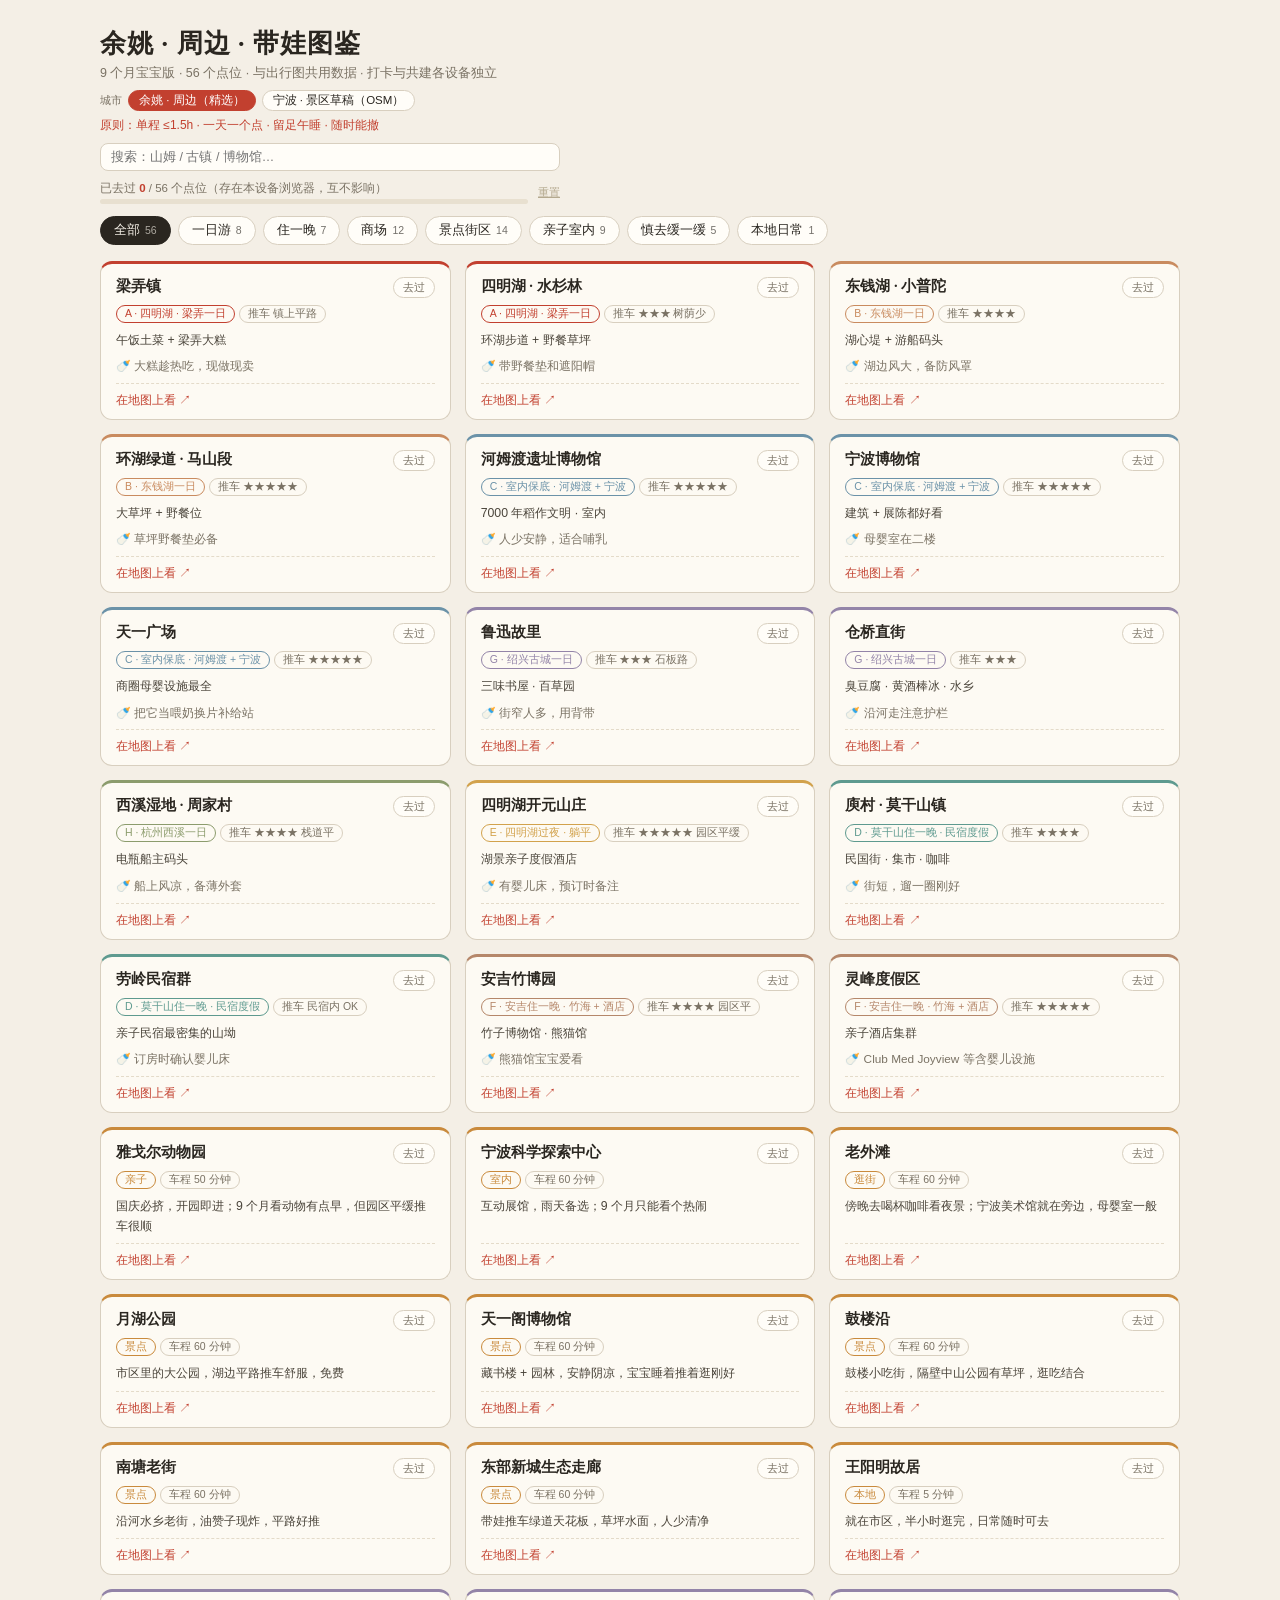
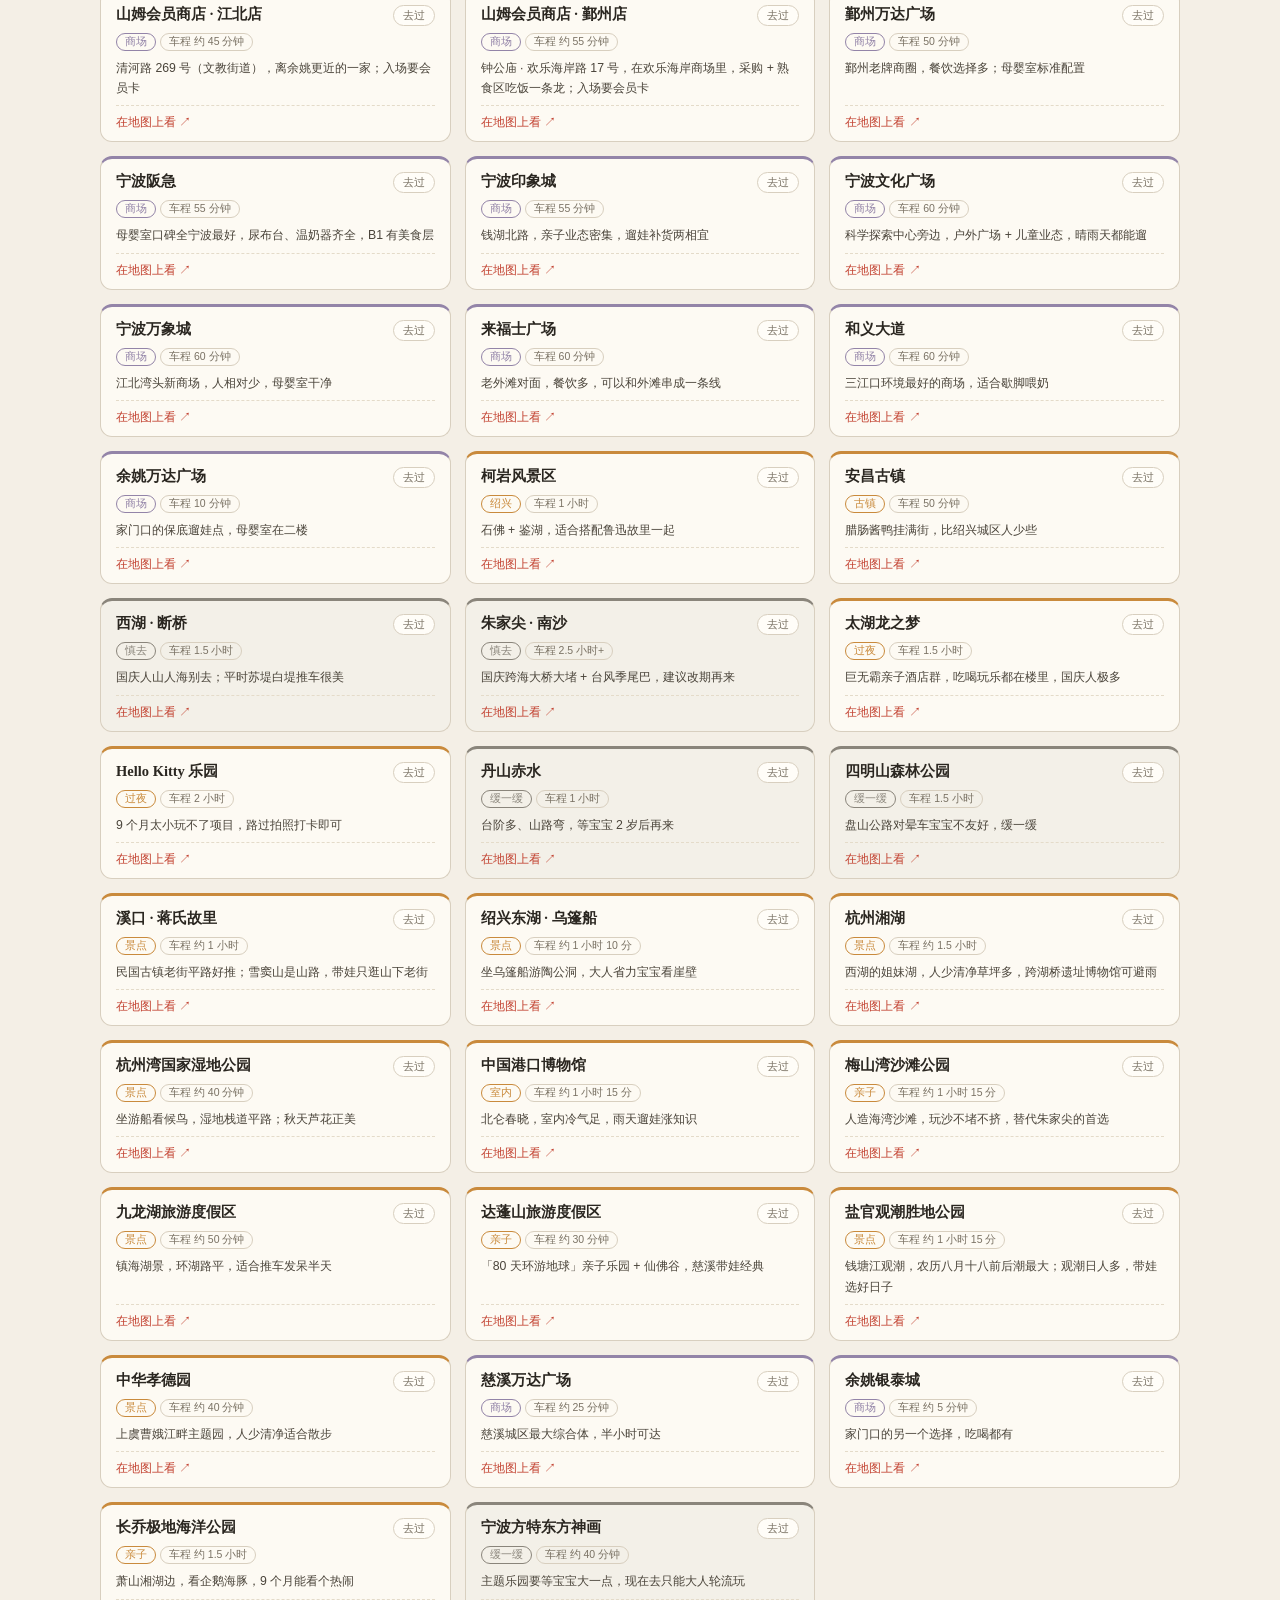
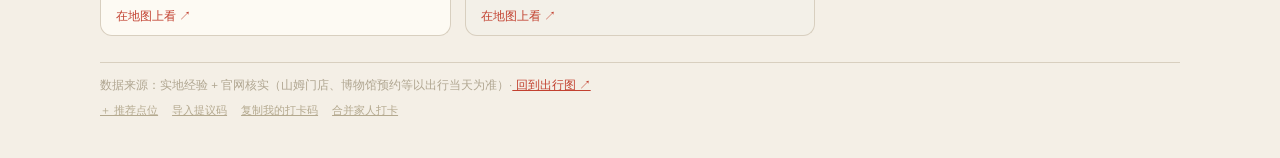
==== guide.html @ b1138fb8 "deploy" ====
<!doctype html>
<html lang="zh-CN">
<head>
  <meta charset="UTF-8">
  <meta name="viewport" content="width=device-width, initial-scale=1">
  <title>余姚周边 · 带娃图鉴</title>
  <script type="module" crossorigin src="./assets/guide-Dc98FQvt.js"></script>
  <link rel="modulepreload" crossorigin href="./assets/styles-UHd86Jp8.js">
  <link rel="stylesheet" crossorigin href="./assets/styles-D0ykXRwr.css">
</head>
<body>
  <div id="root"></div>
</body>
</html>
---- assets/styles-D0ykXRwr.css ----
:root{--paper: #f4efe6;--ink: #2a2620;--sub: #7a7264;--line: #d8cfbf;--red: #c2402f;--amber: #c98a3c}*{box-sizing:border-box}html,body,#root{margin:0;height:100%}body{font-family:PingFang SC,Microsoft YaHei,sans-serif;color:var(--ink);background:var(--paper)}button{font-family:inherit}#map-wrap{position:fixed;top:0;right:0;bottom:0;left:0;background:#edeae0}#hd{position:fixed;top:14px;left:14px;z-index:10;width:344px;padding:13px 16px 12px;background:#f4efe6f5;border:1px solid var(--line);border-radius:12px;box-shadow:0 2px 12px #2a26201a}#hd h1{margin:0 0 3px;font:600 21px Georgia,Songti SC,STSong,SimSun,serif;letter-spacing:.5px}#hd .sub{font-size:12px;color:var(--sub)}#hd .principle{margin-top:7px;font-size:11.5px;color:var(--red);letter-spacing:.3px}.legend{margin-top:7px;font-size:11.5px;color:var(--sub);line-height:1.8}.lg-dot{display:inline-block;width:8px;height:8px;border-radius:50%;margin:0 4px 0 1px;vertical-align:-1px}.lg-ring{display:inline-block;width:10px;height:6px;border:1px dashed #a89f8f;border-radius:50%;margin:0 4px 0 1px;vertical-align:2px}.toggles{display:flex;gap:6px;margin-top:9px;flex-wrap:wrap}.tg{font-size:11.5px;padding:3px 11px;cursor:pointer;-webkit-user-select:none;user-select:none;color:var(--ink);background:#fffdf8;border:1px solid var(--line);border-radius:999px}.tg.on{background:var(--ink);border-color:var(--ink);color:var(--paper)}.progress-row{display:flex;align-items:center;gap:8px;margin-top:9px}.progress-row .progress-wrap{flex:1}.linklike{border:none;background:none;color:#b4a98f;font-size:11px;cursor:pointer;text-decoration:underline;padding:0}.progress-wrap{min-width:0}.progress-text{font-size:11.5px;color:var(--sub);margin-bottom:3px}.progress-text b{color:var(--red)}.progress-bar{height:5px;background:#e8e0d0;border-radius:999px;overflow:hidden}.progress-bar i{display:block;height:100%;background:var(--red);border-radius:999px;transition:width .3s}#credit{position:fixed;right:10px;bottom:8px;z-index:5;font-size:10px;color:#9a917f;letter-spacing:.4px}.searchbox{position:relative;margin-top:9px}.searchbox input{width:100%;padding:6px 26px 6px 10px;font-size:12.5px;color:var(--ink);background:#fffdf8;border:1px solid var(--line);border-radius:8px;outline:none}.searchbox input:focus{border-color:var(--red)}.search-clear{position:absolute;right:6px;top:50%;transform:translateY(-50%);border:none;background:none;color:var(--sub);cursor:pointer;font-size:11px}.search-drop{position:absolute;left:0;right:0;top:calc(100% + 4px);z-index:30;max-height:260px;overflow-y:auto;background:#fffdf8;border:1px solid var(--line);border-radius:10px;box-shadow:0 4px 14px #2a262029}.search-hit{display:block;width:100%;text-align:left;padding:7px 11px;border:none;border-bottom:1px dashed #eee4d2;background:none;cursor:pointer}.search-hit:hover{background:#c2402f0f}.hit-name{display:block;font-size:12.5px;font-weight:600}.hit-sub{display:block;font-size:11px;color:var(--sub);margin-top:1px}.search-empty{padding:10px 12px;font-size:12px;color:var(--sub)}.capsules{position:fixed;left:14px;bottom:14px;z-index:10;display:flex;gap:7px;align-items:center;max-width:calc(100vw - 480px);overflow-x:auto;padding:7px 9px;background:#f4efe6ed;border:1px solid var(--line);border-radius:12px;scrollbar-width:thin}.capgrp{flex:none;font-size:11px;color:var(--sub);padding:0 1px}.cap{flex:none;display:flex;align-items:center;gap:6px;padding:5px 12px;cursor:pointer;white-space:nowrap;background:#fffdf8;border:1px solid var(--line);border-radius:999px;transition:box-shadow .15s}.cap:hover{box-shadow:0 1px 6px #2a262026}.cap.on{background:var(--ink);border-color:var(--ink)}.cap.on .cap-t,.cap.on .cap-d{color:var(--paper)}.cap-dot{flex:none;width:9px;height:9px;border-radius:50%}.cap-txt{display:flex;flex-direction:column;align-items:flex-start;line-height:1.25}.cap-t{font-size:12.5px;font-weight:600}.cap-d{font-size:10.5px;color:var(--sub)}.detail-card{position:fixed;top:14px;right:14px;bottom:80px;z-index:11;width:400px;padding:16px 18px 20px;overflow-y:auto;background:#f4efe6f7;border:1px solid var(--line);border-radius:12px;box-shadow:0 2px 14px #2a26201f;scrollbar-width:thin}.d-head{display:flex;gap:10px;align-items:flex-start}.plan-chip{flex:none;display:inline-block;border-radius:9px;color:#f4efe6;font-family:Georgia,serif;font-weight:700;text-align:center}.d-title h2{margin:1px 0 3px;font:600 18px Georgia,Songti SC,serif}.d-meta{font-size:11.5px;color:var(--sub);line-height:1.6}.icon-btn{margin-left:auto;flex:none;width:26px;height:26px;cursor:pointer;color:var(--sub);font-size:13px;line-height:1;background:#fffdf8;border:1px solid var(--line);border-radius:8px}.icon-btn:hover{background:var(--ink);color:var(--paper)}.gq{margin-top:12px;padding:8px 11px;font-size:12px;line-height:1.65;color:#7a4a18;background:#f6e8d6;border:1px solid #e4c9a4;border-radius:9px}.gq b{color:#b4611e}.d-sec{margin-top:14px}.d-sec h3{margin:0 0 6px;font-size:12px;font-weight:600;color:var(--sub);letter-spacing:2px}.sched{list-style:none;margin:0;padding:0}.sched li{display:flex;gap:10px;padding:4.5px 0;font-size:12.8px;line-height:1.55;border-top:1px dashed #e4dbc9}.sched li:first-child{border-top:none}.sched b{flex:none;width:78px;padding-top:1px;font:600 12px Georgia,monospace;color:var(--red)}.tips{margin:0;padding-left:16px;font-size:12.5px;line-height:1.8;color:#4a443a}.stop-row{display:flex;align-items:flex-start;gap:9px;padding:8px 2px;cursor:pointer;border-top:1px dashed #e4dbc9}.stop-row:first-of-type{border-top:none}.stop-row:hover{background:#c2402f0d}.stop-row .no{flex:none;width:20px;height:20px;margin-top:1px;border-radius:50%;color:#f4efe6;font-size:11px;font-weight:700;display:flex;align-items:center;justify-content:center}.stop-info{min-width:0;display:flex;flex-direction:column}.sn{font-size:13px;font-weight:600}.sd{font-size:11.8px;color:var(--sub);line-height:1.5}.d-foot{margin-top:16px;padding-top:10px;border-top:1px solid var(--line);font-size:11px;color:#b0a691;line-height:1.7}.stamp{flex:none;margin-left:auto;padding:2px 9px;cursor:pointer;font-size:11px;color:var(--sub);background:#fffdf8;border:1px solid var(--line);border-radius:999px}.stamp.done{background:var(--red);border-color:var(--red);color:#fff}.pp{min-width:210px;font-size:12.5px}.pp-name{font:700 13.5px Georgia,Songti SC,serif}.pp-chips{margin-top:5px;display:flex;flex-wrap:wrap;gap:4px}.chip{display:inline-block;padding:1px 8px;font-size:10.5px;color:var(--sub);border:1px solid var(--line);border-radius:999px}.pp-note{margin-top:6px;font-size:12px;line-height:1.6;color:#4a443a}.pp-meta{margin-top:5px;font-size:11.5px;color:var(--sub);line-height:1.6}.pp-stamp{margin-top:8px;display:flex;justify-content:flex-end}.pp-stamp .stamp{margin-left:0}.maplibregl-popup-content{background:var(--paper)!important;padding:10px 13px!important;border:1px solid var(--line);border-radius:10px;box-shadow:0 3px 14px #2a26202e}.maplibregl-popup-tip{border-top-color:var(--paper)!important;border-bottom-color:var(--paper)!important}.maplibregl-ctrl-scale{background:#f4efe6eb!important;border:1px solid var(--line)!important;border-radius:6px;color:var(--ink);font-size:10px}.guide{max-width:1120px;margin:0 auto;padding:26px 20px 40px}.g-head h1{margin:0 0 4px;font:600 26px Georgia,Songti SC,serif;letter-spacing:1px}.g-head .sub{font-size:12.5px;color:var(--sub)}.g-head .principle{margin-top:6px;font-size:12px;color:var(--red)}.g-head .searchbox{max-width:460px}.g-progress{display:flex;align-items:center;gap:10px;max-width:460px;margin-top:10px}.g-progress .progress-wrap{flex:1}.tabs{position:sticky;top:0;z-index:9;display:flex;gap:7px;flex-wrap:wrap;padding:12px 0 10px;background:var(--paper)}.tab{padding:5px 13px;cursor:pointer;font-size:12.5px;color:var(--ink);background:#fffdf8;border:1px solid var(--line);border-radius:999px}.tab.on{background:var(--ink);border-color:var(--ink);color:var(--paper)}.tab-count{margin-left:5px;font-size:10.5px;opacity:.65}.grid{display:grid;grid-template-columns:repeat(auto-fill,minmax(300px,1fr));gap:14px;margin-top:6px}.card{padding:13px 15px 11px;background:#fdfaf3;border:1px solid var(--line);border-top:3px solid var(--line);border-radius:12px;display:flex;flex-direction:column;gap:7px}.card.warn{background:#f3f0e8}.card-hd{display:flex;align-items:flex-start;gap:8px}.card-hd h3{flex:1;margin:0;font:600 14.5px Georgia,Songti SC,serif}.card-chips{display:flex;flex-wrap:wrap;gap:4px}.card-note{margin:0;font-size:12.3px;line-height:1.65;color:#4a443a}.card-baby{margin:0;font-size:11.8px;line-height:1.6;color:var(--sub)}.card-foot{margin-top:auto;padding-top:6px;border-top:1px dashed #e4dbc9}.map-link{font-size:11.5px;color:var(--red);text-decoration:none}.map-link:hover{text-decoration:underline}.empty{grid-column:1 / -1;padding:40px 0;text-align:center;font-size:13px;color:var(--sub)}.g-foot{margin-top:26px;padding-top:12px;border-top:1px solid var(--line);font-size:11.5px;color:#b0a691;line-height:1.8}.g-foot a{color:var(--red)}.foot-actions{display:flex;gap:14px;flex-wrap:wrap;align-items:center;margin-top:8px}.modal-mask{position:fixed;top:0;right:0;bottom:0;left:0;z-index:60;background:#2a262073;display:flex;align-items:center;justify-content:center}.modal{width:min(430px,calc(100vw - 32px));padding:16px 18px;background:var(--paper);border:1px solid var(--line);border-radius:14px;box-shadow:0 8px 30px #2a26204d}.modal-hd{display:flex;align-items:center;gap:10px;margin-bottom:8px}.modal-hd h3{flex:1;margin:0;font:600 16px Georgia,Songti SC,serif}.field{display:flex;flex-direction:column;gap:4px;margin-top:10px;font-size:11.5px;color:var(--sub)}.field input,.field select,.field textarea{font-family:inherit;font-size:13px;color:var(--ink);padding:7px 10px;background:#fffdf8;border:1px solid var(--line);border-radius:8px;outline:none;resize:vertical}.field input:focus,.field select:focus,.field textarea:focus{border-color:var(--red)}.field-row{display:flex;gap:10px}.field-row .field{flex:1}.coord-badge{margin-top:10px;padding:7px 10px;font-size:11.5px;color:var(--sub);background:#efe9db;border:1px dashed var(--line);border-radius:8px}.coord-badge.ok{color:#3e7a6e;background:#e9f2ee;border-color:#9cc4ba}.msg-ok{margin-top:8px;padding:6px 10px;font-size:12px;color:#3e7a6e;background:#e9f2ee;border-radius:8px}.msg-err{margin-top:8px;padding:6px 10px;font-size:12px;color:#a03a2a;background:#f7e6e0;border-radius:8px}.modal-actions{display:flex;justify-content:flex-end;gap:8px;margin-top:14px}.btn-ghost{padding:6px 14px;font-size:12.5px;cursor:pointer;color:var(--sub);background:none;border:1px solid var(--line);border-radius:8px}.btn-primary{padding:6px 14px;font-size:12.5px;cursor:pointer;color:#fff;background:var(--red);border:1px solid var(--red);border-radius:8px}.btn-primary:disabled{opacity:.45;cursor:not-allowed}.stamp.remove{margin-left:8px;color:#a03a2a;background:#fdf6f3;border-color:#d8b0a4}.tg.propose{color:var(--red);border-color:#e0b5ac}.propose-panel{position:fixed;top:14px;right:14px;bottom:80px;z-index:40;width:356px;padding:16px 18px;overflow-y:auto;background:#f4efe6f7;border:1px solid var(--line);border-radius:12px;box-shadow:0 2px 14px #2a262024;scrollbar-width:thin}.boot-msg{min-height:60vh;display:flex;flex-direction:column;gap:10px;align-items:center;justify-content:center;font-size:14px;color:var(--sub);text-align:center}.boot-msg a{color:var(--red)}.city-switch{display:flex;gap:6px;align-items:center;margin-top:8px;flex-wrap:wrap}.city-lbl{font-size:11px;color:var(--sub)}.city-opt{font-size:11.5px;padding:2px 10px;text-decoration:none;color:var(--ink);background:#fffdf8;border:1px solid var(--line);border-radius:999px}.city-opt.on{background:var(--red);border-color:var(--red);color:#fff}@media (max-width: 980px){#hd{width:min(344px,calc(100vw - 28px))}.capsules{max-width:calc(100vw - 28px)}.detail-card{width:calc(100vw - 28px)}}
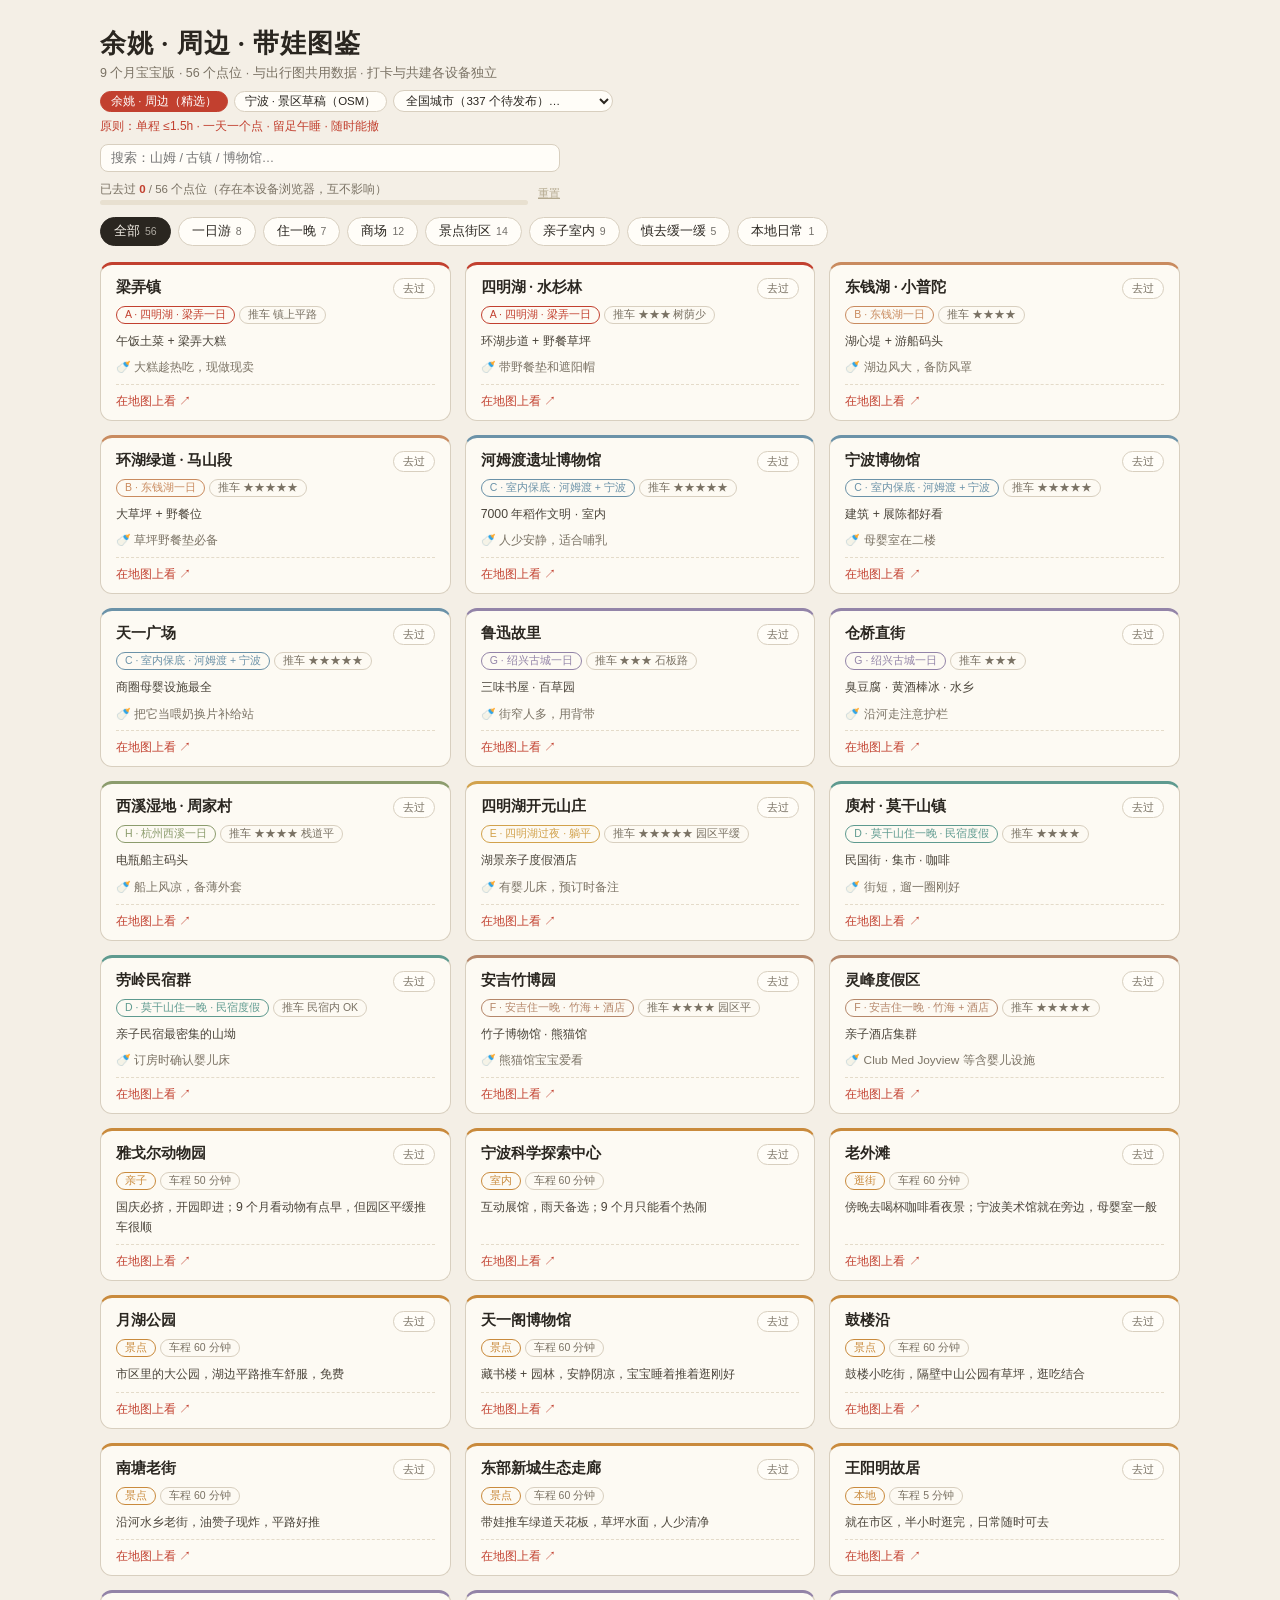
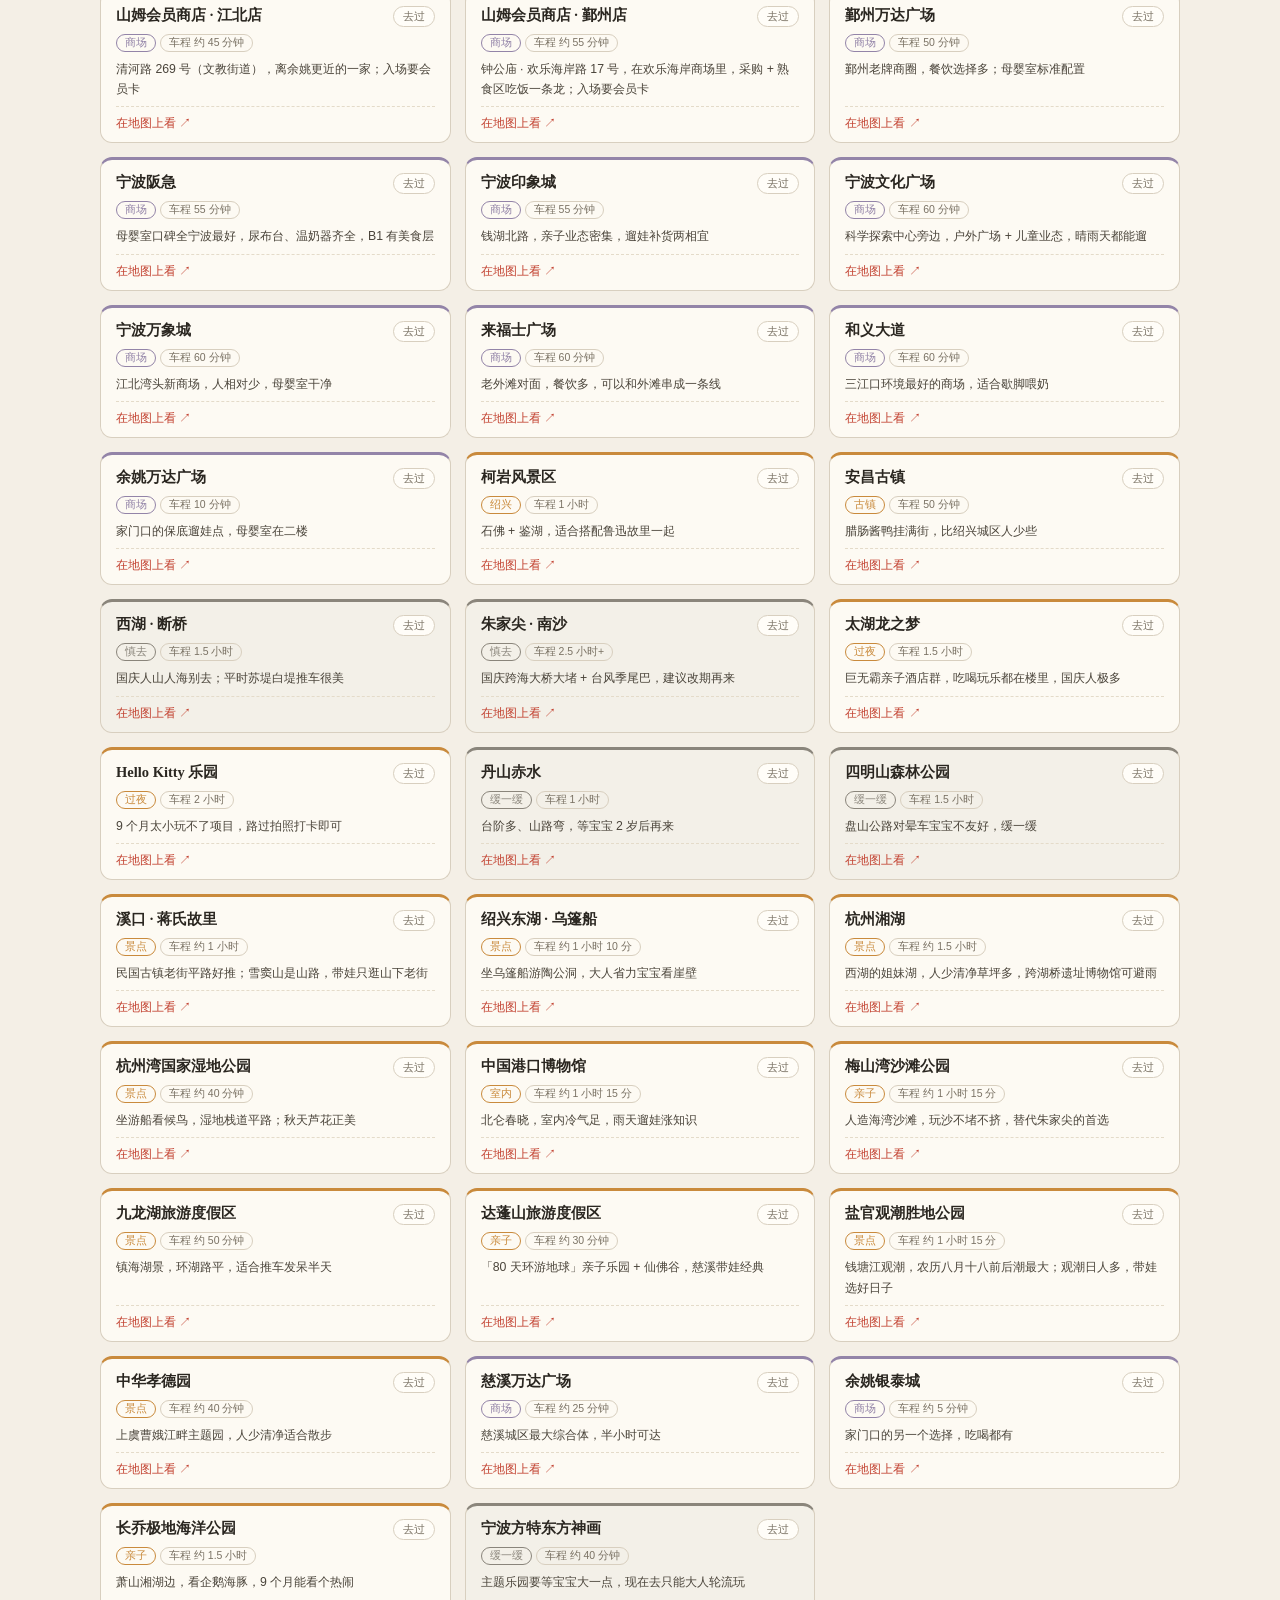
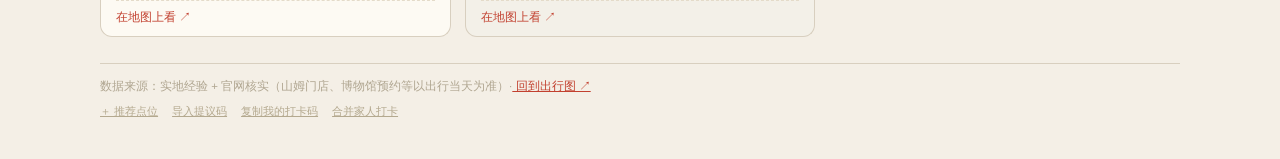
==== commit 54b01de4: "deploy" ====
--- a/guide.html
+++ b/guide.html
@@ -4,9 +4,9 @@
   <meta charset="UTF-8">
   <meta name="viewport" content="width=device-width, initial-scale=1">
   <title>余姚周边 · 带娃图鉴</title>
-  <script type="module" crossorigin src="./assets/guide-Dc98FQvt.js"></script>
-  <link rel="modulepreload" crossorigin href="./assets/styles-UHd86Jp8.js">
-  <link rel="stylesheet" crossorigin href="./assets/styles-D0ykXRwr.css">
+  <script type="module" crossorigin src="./assets/guide-DMR4CxwJ.js"></script>
+  <link rel="modulepreload" crossorigin href="./assets/styles-BKN9H6cQ.js">
+  <link rel="stylesheet" crossorigin href="./assets/styles-gsA2G-Dg.css">
 </head>
 <body>
   <div id="root"></div>
--- a/assets/styles-gsA2G-Dg.css
+++ b/assets/styles-gsA2G-Dg.css
@@ -0,0 +1 @@
+:root{--paper: #f4efe6;--ink: #2a2620;--sub: #7a7264;--line: #d8cfbf;--red: #c2402f;--amber: #c98a3c}*{box-sizing:border-box}html,body,#root{margin:0;height:100%}body{font-family:PingFang SC,Microsoft YaHei,sans-serif;color:var(--ink);background:var(--paper)}button{font-family:inherit}#map-wrap{position:fixed;top:0;right:0;bottom:0;left:0;background:#edeae0}#hd{position:fixed;top:14px;left:14px;z-index:10;width:344px;padding:13px 16px 12px;background:#f4efe6f5;border:1px solid var(--line);border-radius:12px;box-shadow:0 2px 12px #2a26201a}#hd h1{margin:0 0 3px;font:600 21px Georgia,Songti SC,STSong,SimSun,serif;letter-spacing:.5px}#hd .sub{font-size:12px;color:var(--sub)}#hd .principle{margin-top:7px;font-size:11.5px;color:var(--red);letter-spacing:.3px}.legend{margin-top:7px;font-size:11.5px;color:var(--sub);line-height:1.8}.lg-dot{display:inline-block;width:8px;height:8px;border-radius:50%;margin:0 4px 0 1px;vertical-align:-1px}.lg-ring{display:inline-block;width:10px;height:6px;border:1px dashed #a89f8f;border-radius:50%;margin:0 4px 0 1px;vertical-align:2px}.toggles{display:flex;gap:6px;margin-top:9px;flex-wrap:wrap}.tg{font-size:11.5px;padding:3px 11px;cursor:pointer;-webkit-user-select:none;user-select:none;color:var(--ink);background:#fffdf8;border:1px solid var(--line);border-radius:999px}.tg.on{background:var(--ink);border-color:var(--ink);color:var(--paper)}.progress-row{display:flex;align-items:center;gap:8px;margin-top:9px}.progress-row .progress-wrap{flex:1}.linklike{border:none;background:none;color:#b4a98f;font-size:11px;cursor:pointer;text-decoration:underline;padding:0}.progress-wrap{min-width:0}.progress-text{font-size:11.5px;color:var(--sub);margin-bottom:3px}.progress-text b{color:var(--red)}.progress-bar{height:5px;background:#e8e0d0;border-radius:999px;overflow:hidden}.progress-bar i{display:block;height:100%;background:var(--red);border-radius:999px;transition:width .3s}#credit{position:fixed;right:10px;bottom:8px;z-index:5;font-size:10px;color:#9a917f;letter-spacing:.4px}.searchbox{position:relative;margin-top:9px}.searchbox input{width:100%;padding:6px 26px 6px 10px;font-size:12.5px;color:var(--ink);background:#fffdf8;border:1px solid var(--line);border-radius:8px;outline:none}.searchbox input:focus{border-color:var(--red)}.search-clear{position:absolute;right:6px;top:50%;transform:translateY(-50%);border:none;background:none;color:var(--sub);cursor:pointer;font-size:11px}.search-drop{position:absolute;left:0;right:0;top:calc(100% + 4px);z-index:30;max-height:260px;overflow-y:auto;background:#fffdf8;border:1px solid var(--line);border-radius:10px;box-shadow:0 4px 14px #2a262029}.search-hit{display:block;width:100%;text-align:left;padding:7px 11px;border:none;border-bottom:1px dashed #eee4d2;background:none;cursor:pointer}.search-hit:hover{background:#c2402f0f}.hit-name{display:block;font-size:12.5px;font-weight:600}.hit-sub{display:block;font-size:11px;color:var(--sub);margin-top:1px}.search-empty{padding:10px 12px;font-size:12px;color:var(--sub)}.capsules{position:fixed;left:14px;bottom:14px;z-index:10;display:flex;gap:7px;align-items:center;max-width:calc(100vw - 480px);overflow-x:auto;padding:7px 9px;background:#f4efe6ed;border:1px solid var(--line);border-radius:12px;scrollbar-width:thin}.capgrp{flex:none;font-size:11px;color:var(--sub);padding:0 1px}.cap{flex:none;display:flex;align-items:center;gap:6px;padding:5px 12px;cursor:pointer;white-space:nowrap;background:#fffdf8;border:1px solid var(--line);border-radius:999px;transition:box-shadow .15s}.cap:hover{box-shadow:0 1px 6px #2a262026}.cap.on{background:var(--ink);border-color:var(--ink)}.cap.on .cap-t,.cap.on .cap-d{color:var(--paper)}.cap-dot{flex:none;width:9px;height:9px;border-radius:50%}.cap-txt{display:flex;flex-direction:column;align-items:flex-start;line-height:1.25}.cap-t{font-size:12.5px;font-weight:600}.cap-d{font-size:10.5px;color:var(--sub)}.detail-card{position:fixed;top:14px;right:14px;bottom:80px;z-index:11;width:400px;padding:16px 18px 20px;overflow-y:auto;background:#f4efe6f7;border:1px solid var(--line);border-radius:12px;box-shadow:0 2px 14px #2a26201f;scrollbar-width:thin}.d-head{display:flex;gap:10px;align-items:flex-start}.plan-chip{flex:none;display:inline-block;border-radius:9px;color:#f4efe6;font-family:Georgia,serif;font-weight:700;text-align:center}.d-title h2{margin:1px 0 3px;font:600 18px Georgia,Songti SC,serif}.d-meta{font-size:11.5px;color:var(--sub);line-height:1.6}.icon-btn{margin-left:auto;flex:none;width:26px;height:26px;cursor:pointer;color:var(--sub);font-size:13px;line-height:1;background:#fffdf8;border:1px solid var(--line);border-radius:8px}.icon-btn:hover{background:var(--ink);color:var(--paper)}.gq{margin-top:12px;padding:8px 11px;font-size:12px;line-height:1.65;color:#7a4a18;background:#f6e8d6;border:1px solid #e4c9a4;border-radius:9px}.gq b{color:#b4611e}.d-sec{margin-top:14px}.d-sec h3{margin:0 0 6px;font-size:12px;font-weight:600;color:var(--sub);letter-spacing:2px}.sched{list-style:none;margin:0;padding:0}.sched li{display:flex;gap:10px;padding:4.5px 0;font-size:12.8px;line-height:1.55;border-top:1px dashed #e4dbc9}.sched li:first-child{border-top:none}.sched b{flex:none;width:78px;padding-top:1px;font:600 12px Georgia,monospace;color:var(--red)}.tips{margin:0;padding-left:16px;font-size:12.5px;line-height:1.8;color:#4a443a}.stop-row{display:flex;align-items:flex-start;gap:9px;padding:8px 2px;cursor:pointer;border-top:1px dashed #e4dbc9}.stop-row:first-of-type{border-top:none}.stop-row:hover{background:#c2402f0d}.stop-row .no{flex:none;width:20px;height:20px;margin-top:1px;border-radius:50%;color:#f4efe6;font-size:11px;font-weight:700;display:flex;align-items:center;justify-content:center}.stop-info{min-width:0;display:flex;flex-direction:column}.sn{font-size:13px;font-weight:600}.sd{font-size:11.8px;color:var(--sub);line-height:1.5}.d-foot{margin-top:16px;padding-top:10px;border-top:1px solid var(--line);font-size:11px;color:#b0a691;line-height:1.7}.stamp{flex:none;margin-left:auto;padding:2px 9px;cursor:pointer;font-size:11px;color:var(--sub);background:#fffdf8;border:1px solid var(--line);border-radius:999px}.stamp.done{background:var(--red);border-color:var(--red);color:#fff}.pp{min-width:210px;font-size:12.5px}.pp-name{font:700 13.5px Georgia,Songti SC,serif}.pp-chips{margin-top:5px;display:flex;flex-wrap:wrap;gap:4px}.chip{display:inline-block;padding:1px 8px;font-size:10.5px;color:var(--sub);border:1px solid var(--line);border-radius:999px}.pp-note{margin-top:6px;font-size:12px;line-height:1.6;color:#4a443a}.pp-meta{margin-top:5px;font-size:11.5px;color:var(--sub);line-height:1.6}.pp-stamp{margin-top:8px;display:flex;justify-content:flex-end}.pp-stamp .stamp{margin-left:0}.maplibregl-popup-content{background:var(--paper)!important;padding:10px 13px!important;border:1px solid var(--line);border-radius:10px;box-shadow:0 3px 14px #2a26202e}.maplibregl-popup-tip{border-top-color:var(--paper)!important;border-bottom-color:var(--paper)!important}.maplibregl-ctrl-scale{background:#f4efe6eb!important;border:1px solid var(--line)!important;border-radius:6px;color:var(--ink);font-size:10px}.guide{max-width:1120px;margin:0 auto;padding:26px 20px 40px}.g-head h1{margin:0 0 4px;font:600 26px Georgia,Songti SC,serif;letter-spacing:1px}.g-head .sub{font-size:12.5px;color:var(--sub)}.g-head .principle{margin-top:6px;font-size:12px;color:var(--red)}.g-head .searchbox{max-width:460px}.g-progress{display:flex;align-items:center;gap:10px;max-width:460px;margin-top:10px}.g-progress .progress-wrap{flex:1}.tabs{position:sticky;top:0;z-index:9;display:flex;gap:7px;flex-wrap:wrap;padding:12px 0 10px;background:var(--paper)}.tab{padding:5px 13px;cursor:pointer;font-size:12.5px;color:var(--ink);background:#fffdf8;border:1px solid var(--line);border-radius:999px}.tab.on{background:var(--ink);border-color:var(--ink);color:var(--paper)}.tab-count{margin-left:5px;font-size:10.5px;opacity:.65}.grid{display:grid;grid-template-columns:repeat(auto-fill,minmax(300px,1fr));gap:14px;margin-top:6px}.card{padding:13px 15px 11px;background:#fdfaf3;border:1px solid var(--line);border-top:3px solid var(--line);border-radius:12px;display:flex;flex-direction:column;gap:7px}.card.warn{background:#f3f0e8}.card-hd{display:flex;align-items:flex-start;gap:8px}.card-hd h3{flex:1;margin:0;font:600 14.5px Georgia,Songti SC,serif}.card-chips{display:flex;flex-wrap:wrap;gap:4px}.card-note{margin:0;font-size:12.3px;line-height:1.65;color:#4a443a}.card-baby{margin:0;font-size:11.8px;line-height:1.6;color:var(--sub)}.card-foot{margin-top:auto;padding-top:6px;border-top:1px dashed #e4dbc9}.map-link{font-size:11.5px;color:var(--red);text-decoration:none}.map-link:hover{text-decoration:underline}.empty{grid-column:1 / -1;padding:40px 0;text-align:center;font-size:13px;color:var(--sub)}.g-foot{margin-top:26px;padding-top:12px;border-top:1px solid var(--line);font-size:11.5px;color:#b0a691;line-height:1.8}.g-foot a{color:var(--red)}.foot-actions{display:flex;gap:14px;flex-wrap:wrap;align-items:center;margin-top:8px}.modal-mask{position:fixed;top:0;right:0;bottom:0;left:0;z-index:60;background:#2a262073;display:flex;align-items:center;justify-content:center}.modal{width:min(430px,calc(100vw - 32px));padding:16px 18px;background:var(--paper);border:1px solid var(--line);border-radius:14px;box-shadow:0 8px 30px #2a26204d}.modal-hd{display:flex;align-items:center;gap:10px;margin-bottom:8px}.modal-hd h3{flex:1;margin:0;font:600 16px Georgia,Songti SC,serif}.field{display:flex;flex-direction:column;gap:4px;margin-top:10px;font-size:11.5px;color:var(--sub)}.field input,.field select,.field textarea{font-family:inherit;font-size:13px;color:var(--ink);padding:7px 10px;background:#fffdf8;border:1px solid var(--line);border-radius:8px;outline:none;resize:vertical}.field input:focus,.field select:focus,.field textarea:focus{border-color:var(--red)}.field-row{display:flex;gap:10px}.field-row .field{flex:1}.coord-badge{margin-top:10px;padding:7px 10px;font-size:11.5px;color:var(--sub);background:#efe9db;border:1px dashed var(--line);border-radius:8px}.coord-badge.ok{color:#3e7a6e;background:#e9f2ee;border-color:#9cc4ba}.msg-ok{margin-top:8px;padding:6px 10px;font-size:12px;color:#3e7a6e;background:#e9f2ee;border-radius:8px}.msg-err{margin-top:8px;padding:6px 10px;font-size:12px;color:#a03a2a;background:#f7e6e0;border-radius:8px}.modal-actions{display:flex;justify-content:flex-end;gap:8px;margin-top:14px}.btn-ghost{padding:6px 14px;font-size:12.5px;cursor:pointer;color:var(--sub);background:none;border:1px solid var(--line);border-radius:8px}.btn-primary{padding:6px 14px;font-size:12.5px;cursor:pointer;color:#fff;background:var(--red);border:1px solid var(--red);border-radius:8px}.btn-primary:disabled{opacity:.45;cursor:not-allowed}.stamp.remove{margin-left:8px;color:#a03a2a;background:#fdf6f3;border-color:#d8b0a4}.tg.propose{color:var(--red);border-color:#e0b5ac}.propose-panel{position:fixed;top:14px;right:14px;bottom:80px;z-index:40;width:356px;padding:16px 18px;overflow-y:auto;background:#f4efe6f7;border:1px solid var(--line);border-radius:12px;box-shadow:0 2px 14px #2a262024;scrollbar-width:thin}.boot-msg{min-height:60vh;display:flex;flex-direction:column;gap:10px;align-items:center;justify-content:center;font-size:14px;color:var(--sub);text-align:center}.boot-msg a{color:var(--red)}.city-switch{display:flex;gap:6px;align-items:center;margin-top:8px;flex-wrap:wrap}.city-lbl{font-size:11px;color:var(--sub)}.city-opt{font-size:11.5px;padding:2px 10px;text-decoration:none;color:var(--ink);background:#fffdf8;border:1px solid var(--line);border-radius:999px}.city-opt.on{background:var(--red);border-color:var(--red);color:#fff}.city-select{max-width:220px;padding:3px 8px;font-size:11.5px;font-family:inherit;color:var(--ink);background:#fffdf8;border:1px solid var(--line);border-radius:999px;outline:none}@media (max-width: 980px){#hd{width:min(344px,calc(100vw - 28px))}.capsules{max-width:calc(100vw - 28px)}.detail-card{width:calc(100vw - 28px)}}
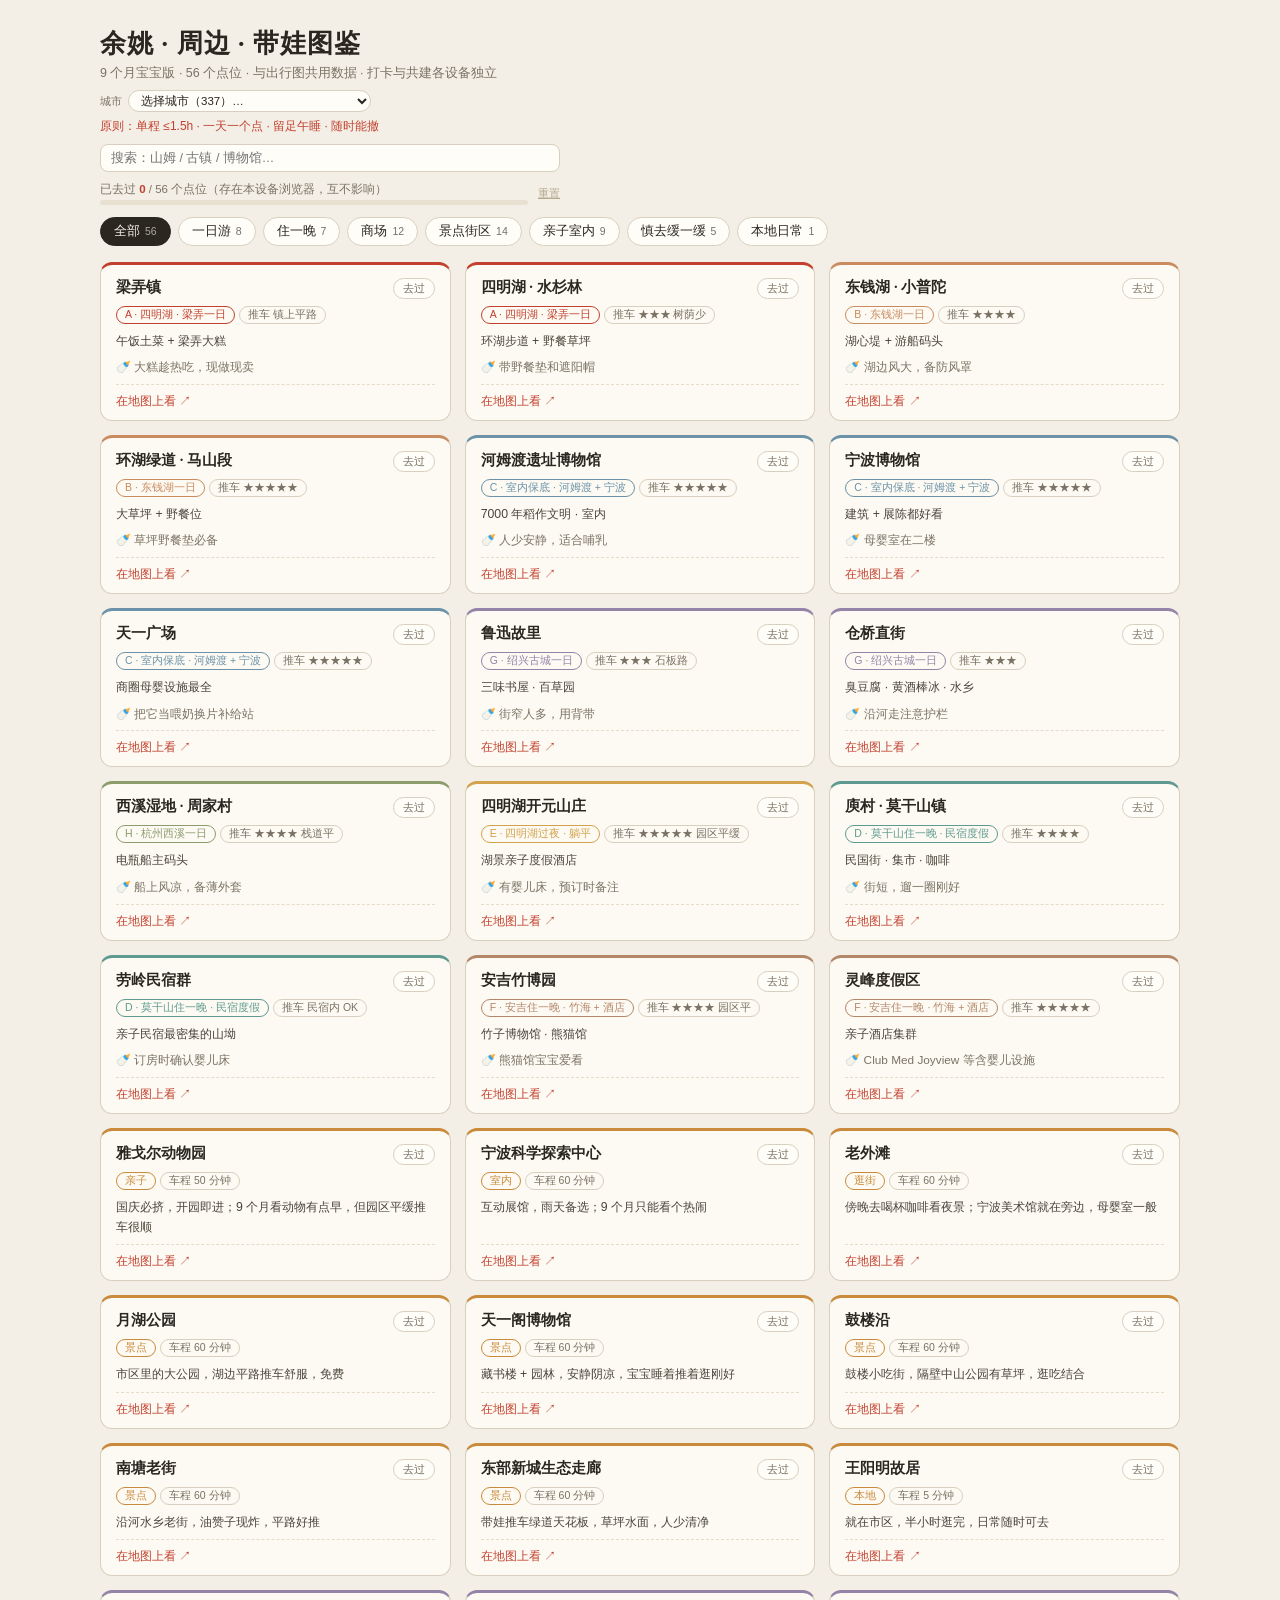
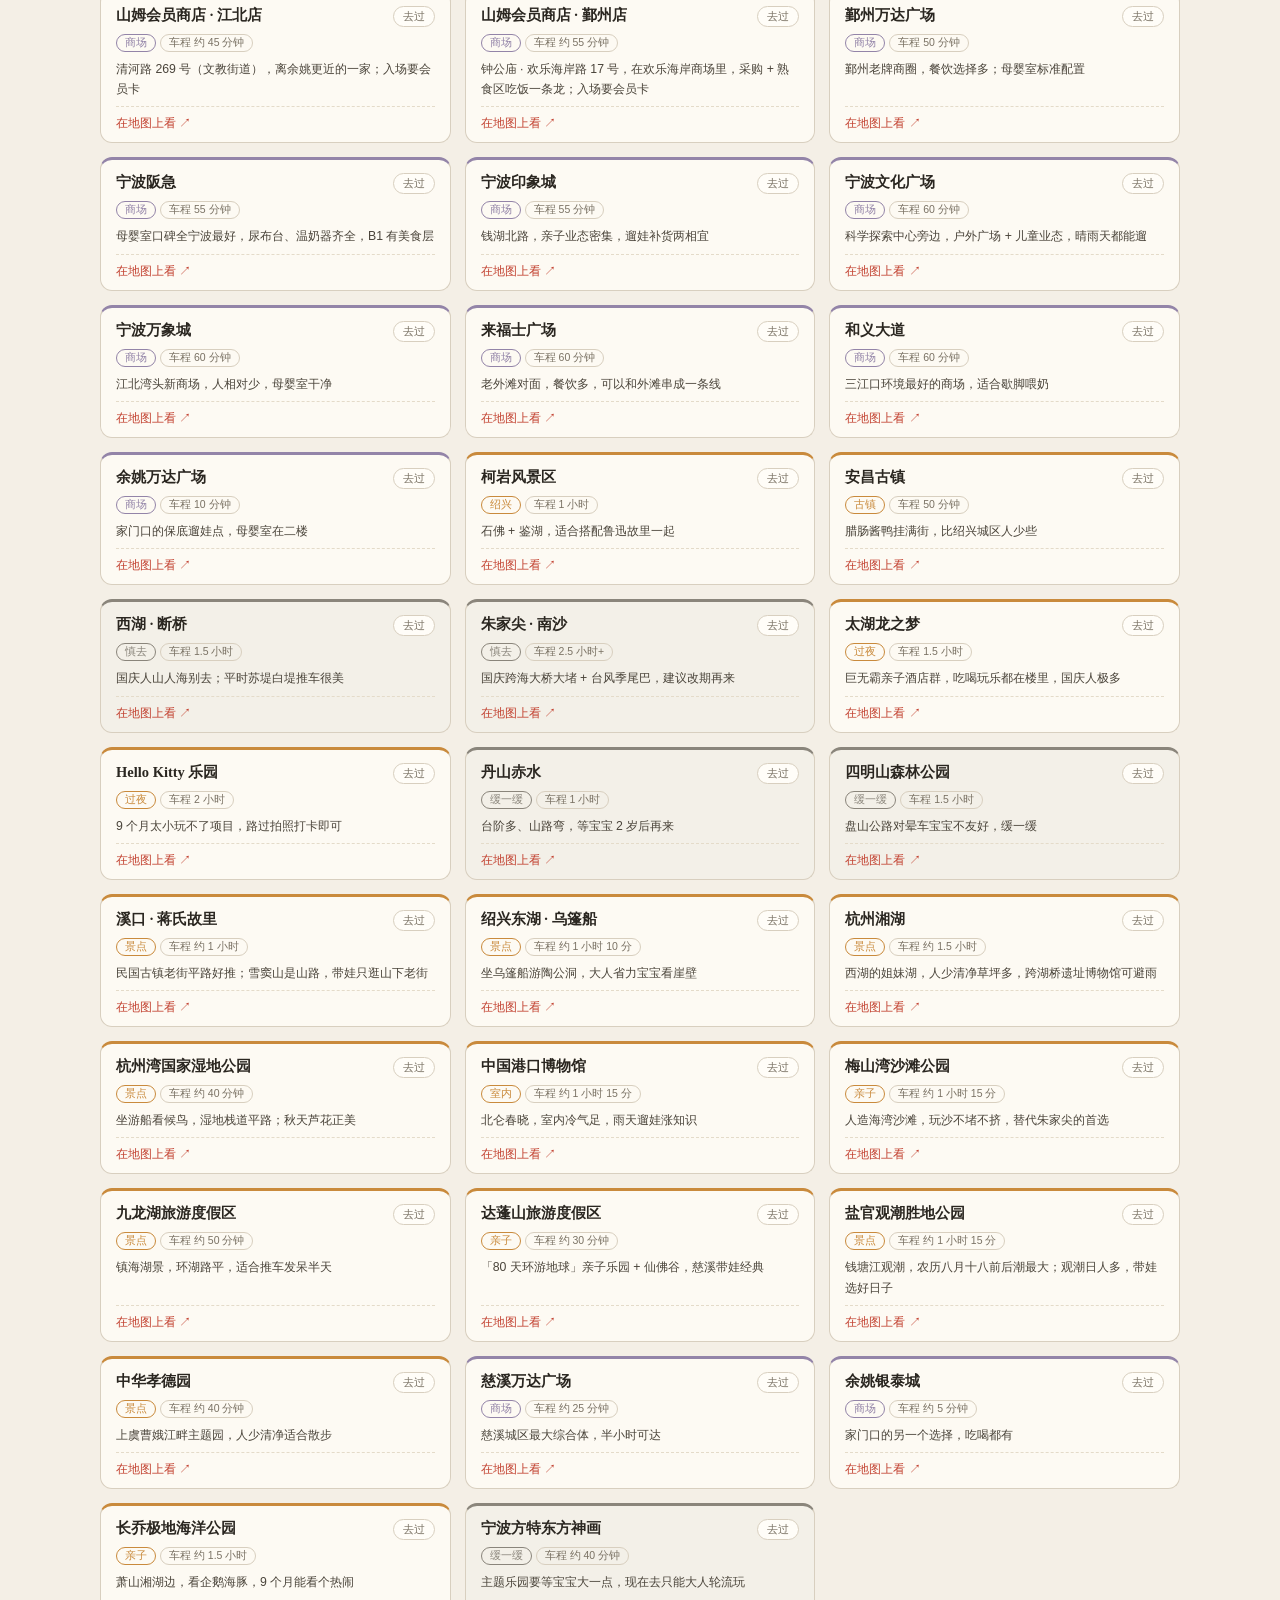
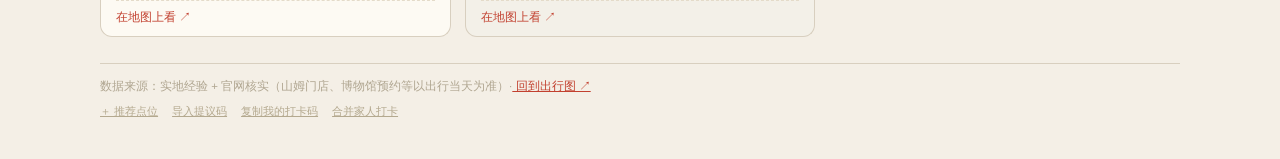
==== commit c34ac49b: "deploy" ====
--- a/guide.html
+++ b/guide.html
@@ -4,9 +4,9 @@
   <meta charset="UTF-8">
   <meta name="viewport" content="width=device-width, initial-scale=1">
   <title>余姚周边 · 带娃图鉴</title>
-  <script type="module" crossorigin src="./assets/guide-DMR4CxwJ.js"></script>
-  <link rel="modulepreload" crossorigin href="./assets/styles-BKN9H6cQ.js">
-  <link rel="stylesheet" crossorigin href="./assets/styles-gsA2G-Dg.css">
+  <script type="module" crossorigin src="./assets/guide-C13sTbGm.js"></script>
+  <link rel="modulepreload" crossorigin href="./assets/styles-DGcQoA1E.js">
+  <link rel="stylesheet" crossorigin href="./assets/styles-BJHIL5PO.css">
 </head>
 <body>
   <div id="root"></div>
--- a/assets/styles-BJHIL5PO.css
+++ b/assets/styles-BJHIL5PO.css
@@ -0,0 +1 @@
+:root{--paper: #f4efe6;--ink: #2a2620;--sub: #7a7264;--line: #d8cfbf;--red: #c2402f;--amber: #c98a3c}*{box-sizing:border-box}html,body,#root{margin:0;height:100%}body{font-family:PingFang SC,Microsoft YaHei,sans-serif;color:var(--ink);background:var(--paper)}button{font-family:inherit}#map-wrap{position:fixed;top:0;right:0;bottom:0;left:0;background:#edeae0}#hd{position:fixed;top:14px;left:14px;z-index:10;width:344px;padding:13px 16px 12px;background:#f4efe6f5;border:1px solid var(--line);border-radius:12px;box-shadow:0 2px 12px #2a26201a}#hd h1{margin:0 0 3px;font:600 21px Georgia,Songti SC,STSong,SimSun,serif;letter-spacing:.5px}#hd .sub{font-size:12px;color:var(--sub)}#hd .principle{margin-top:7px;font-size:11.5px;color:var(--red);letter-spacing:.3px}.legend{margin-top:7px;font-size:11.5px;color:var(--sub);line-height:1.8}.lg-dot{display:inline-block;width:8px;height:8px;border-radius:50%;margin:0 4px 0 1px;vertical-align:-1px}.lg-ring{display:inline-block;width:10px;height:6px;border:1px dashed #a89f8f;border-radius:50%;margin:0 4px 0 1px;vertical-align:2px}.toggles{display:flex;gap:6px;margin-top:9px;flex-wrap:wrap}.tg{font-size:11.5px;padding:3px 11px;cursor:pointer;-webkit-user-select:none;user-select:none;color:var(--ink);background:#fffdf8;border:1px solid var(--line);border-radius:999px}.tg.on{background:var(--ink);border-color:var(--ink);color:var(--paper)}.progress-row{display:flex;align-items:center;gap:8px;margin-top:9px}.progress-row .progress-wrap{flex:1}.linklike{border:none;background:none;color:#b4a98f;font-size:11px;cursor:pointer;text-decoration:underline;padding:0}.progress-wrap{min-width:0}.progress-text{font-size:11.5px;color:var(--sub);margin-bottom:3px}.progress-text b{color:var(--red)}.progress-bar{height:5px;background:#e8e0d0;border-radius:999px;overflow:hidden}.progress-bar i{display:block;height:100%;background:var(--red);border-radius:999px;transition:width .3s}#credit{position:fixed;right:10px;bottom:8px;z-index:5;font-size:10px;color:#9a917f;letter-spacing:.4px}.searchbox{position:relative;margin-top:9px}.searchbox input{width:100%;padding:6px 26px 6px 10px;font-size:12.5px;color:var(--ink);background:#fffdf8;border:1px solid var(--line);border-radius:8px;outline:none}.searchbox input:focus{border-color:var(--red)}.search-clear{position:absolute;right:6px;top:50%;transform:translateY(-50%);border:none;background:none;color:var(--sub);cursor:pointer;font-size:11px}.search-drop{position:absolute;left:0;right:0;top:calc(100% + 4px);z-index:30;max-height:260px;overflow-y:auto;background:#fffdf8;border:1px solid var(--line);border-radius:10px;box-shadow:0 4px 14px #2a262029}.search-hit{display:block;width:100%;text-align:left;padding:7px 11px;border:none;border-bottom:1px dashed #eee4d2;background:none;cursor:pointer}.search-hit:hover{background:#c2402f0f}.hit-name{display:block;font-size:12.5px;font-weight:600}.hit-sub{display:block;font-size:11px;color:var(--sub);margin-top:1px}.search-empty{padding:10px 12px;font-size:12px;color:var(--sub)}.capsules{position:fixed;left:14px;bottom:14px;z-index:10;display:flex;gap:7px;align-items:center;max-width:calc(100vw - 480px);overflow-x:auto;padding:7px 9px;background:#f4efe6ed;border:1px solid var(--line);border-radius:12px;scrollbar-width:thin}.capgrp{flex:none;font-size:11px;color:var(--sub);padding:0 1px}.cap{flex:none;display:flex;align-items:center;gap:6px;padding:5px 12px;cursor:pointer;white-space:nowrap;background:#fffdf8;border:1px solid var(--line);border-radius:999px;transition:box-shadow .15s}.cap:hover{box-shadow:0 1px 6px #2a262026}.cap.on{background:var(--ink);border-color:var(--ink)}.cap.on .cap-t,.cap.on .cap-d{color:var(--paper)}.cap-dot{flex:none;width:9px;height:9px;border-radius:50%}.cap-txt{display:flex;flex-direction:column;align-items:flex-start;line-height:1.25}.cap-t{font-size:12.5px;font-weight:600}.cap-d{font-size:10.5px;color:var(--sub)}.detail-card{position:fixed;top:14px;right:14px;bottom:80px;z-index:11;width:400px;padding:16px 18px 20px;overflow-y:auto;background:#f4efe6f7;border:1px solid var(--line);border-radius:12px;box-shadow:0 2px 14px #2a26201f;scrollbar-width:thin}.d-head{display:flex;gap:10px;align-items:flex-start}.plan-chip{flex:none;display:inline-block;border-radius:9px;color:#f4efe6;font-family:Georgia,serif;font-weight:700;text-align:center}.d-title h2{margin:1px 0 3px;font:600 18px Georgia,Songti SC,serif}.d-meta{font-size:11.5px;color:var(--sub);line-height:1.6}.icon-btn{margin-left:auto;flex:none;width:26px;height:26px;cursor:pointer;color:var(--sub);font-size:13px;line-height:1;background:#fffdf8;border:1px solid var(--line);border-radius:8px}.icon-btn:hover{background:var(--ink);color:var(--paper)}.gq{margin-top:12px;padding:8px 11px;font-size:12px;line-height:1.65;color:#7a4a18;background:#f6e8d6;border:1px solid #e4c9a4;border-radius:9px}.gq b{color:#b4611e}.d-sec{margin-top:14px}.d-sec h3{margin:0 0 6px;font-size:12px;font-weight:600;color:var(--sub);letter-spacing:2px}.sched{list-style:none;margin:0;padding:0}.sched li{display:flex;gap:10px;padding:4.5px 0;font-size:12.8px;line-height:1.55;border-top:1px dashed #e4dbc9}.sched li:first-child{border-top:none}.sched b{flex:none;width:78px;padding-top:1px;font:600 12px Georgia,monospace;color:var(--red)}.tips{margin:0;padding-left:16px;font-size:12.5px;line-height:1.8;color:#4a443a}.stop-row{display:flex;align-items:flex-start;gap:9px;padding:8px 2px;cursor:pointer;border-top:1px dashed #e4dbc9}.stop-row:first-of-type{border-top:none}.stop-row:hover{background:#c2402f0d}.stop-row .no{flex:none;width:20px;height:20px;margin-top:1px;border-radius:50%;color:#f4efe6;font-size:11px;font-weight:700;display:flex;align-items:center;justify-content:center}.stop-info{min-width:0;display:flex;flex-direction:column}.sn{font-size:13px;font-weight:600}.sd{font-size:11.8px;color:var(--sub);line-height:1.5}.d-foot{margin-top:16px;padding-top:10px;border-top:1px solid var(--line);font-size:11px;color:#b0a691;line-height:1.7}.stamp{flex:none;margin-left:auto;padding:2px 9px;cursor:pointer;font-size:11px;color:var(--sub);background:#fffdf8;border:1px solid var(--line);border-radius:999px}.stamp.done{background:var(--red);border-color:var(--red);color:#fff}.pp{min-width:210px;font-size:12.5px}.pp-name{font:700 13.5px Georgia,Songti SC,serif}.pp-chips{margin-top:5px;display:flex;flex-wrap:wrap;gap:4px}.chip{display:inline-block;padding:1px 8px;font-size:10.5px;color:var(--sub);border:1px solid var(--line);border-radius:999px}.pp-note{margin-top:6px;font-size:12px;line-height:1.6;color:#4a443a}.pp-meta{margin-top:5px;font-size:11.5px;color:var(--sub);line-height:1.6}.pp-stamp{margin-top:8px;display:flex;justify-content:flex-end}.pp-stamp .stamp{margin-left:0}.maplibregl-popup-content{background:var(--paper)!important;padding:10px 13px!important;border:1px solid var(--line);border-radius:10px;box-shadow:0 3px 14px #2a26202e}.maplibregl-popup-tip{border-top-color:var(--paper)!important;border-bottom-color:var(--paper)!important}.maplibregl-ctrl-scale{background:#f4efe6eb!important;border:1px solid var(--line)!important;border-radius:6px;color:var(--ink);font-size:10px}.guide{max-width:1120px;margin:0 auto;padding:26px 20px 40px}.g-head h1{margin:0 0 4px;font:600 26px Georgia,Songti SC,serif;letter-spacing:1px}.g-head .sub{font-size:12.5px;color:var(--sub)}.g-head .principle{margin-top:6px;font-size:12px;color:var(--red)}.g-head .searchbox{max-width:460px}.g-progress{display:flex;align-items:center;gap:10px;max-width:460px;margin-top:10px}.g-progress .progress-wrap{flex:1}.tabs{position:sticky;top:0;z-index:9;display:flex;gap:7px;flex-wrap:wrap;padding:12px 0 10px;background:var(--paper)}.tab{padding:5px 13px;cursor:pointer;font-size:12.5px;color:var(--ink);background:#fffdf8;border:1px solid var(--line);border-radius:999px}.tab.on{background:var(--ink);border-color:var(--ink);color:var(--paper)}.tab-count{margin-left:5px;font-size:10.5px;opacity:.65}.grid{display:grid;grid-template-columns:repeat(auto-fill,minmax(300px,1fr));gap:14px;margin-top:6px}.card{padding:13px 15px 11px;background:#fdfaf3;border:1px solid var(--line);border-top:3px solid var(--line);border-radius:12px;display:flex;flex-direction:column;gap:7px}.card.warn{background:#f3f0e8}.card-hd{display:flex;align-items:flex-start;gap:8px}.card-hd h3{flex:1;margin:0;font:600 14.5px Georgia,Songti SC,serif}.card-chips{display:flex;flex-wrap:wrap;gap:4px}.card-note{margin:0;font-size:12.3px;line-height:1.65;color:#4a443a}.card-baby{margin:0;font-size:11.8px;line-height:1.6;color:var(--sub)}.card-foot{margin-top:auto;padding-top:6px;border-top:1px dashed #e4dbc9}.map-link{font-size:11.5px;color:var(--red);text-decoration:none}.map-link:hover{text-decoration:underline}.empty{grid-column:1 / -1;padding:40px 0;text-align:center;font-size:13px;color:var(--sub)}.g-foot{margin-top:26px;padding-top:12px;border-top:1px solid var(--line);font-size:11.5px;color:#b0a691;line-height:1.8}.g-foot a{color:var(--red)}.foot-actions{display:flex;gap:14px;flex-wrap:wrap;align-items:center;margin-top:8px}.modal-mask{position:fixed;top:0;right:0;bottom:0;left:0;z-index:60;background:#2a262073;display:flex;align-items:center;justify-content:center}.modal{width:min(430px,calc(100vw - 32px));padding:16px 18px;background:var(--paper);border:1px solid var(--line);border-radius:14px;box-shadow:0 8px 30px #2a26204d}.modal-hd{display:flex;align-items:center;gap:10px;margin-bottom:8px}.modal-hd h3{flex:1;margin:0;font:600 16px Georgia,Songti SC,serif}.field{display:flex;flex-direction:column;gap:4px;margin-top:10px;font-size:11.5px;color:var(--sub)}.field input,.field select,.field textarea{font-family:inherit;font-size:13px;color:var(--ink);padding:7px 10px;background:#fffdf8;border:1px solid var(--line);border-radius:8px;outline:none;resize:vertical}.field input:focus,.field select:focus,.field textarea:focus{border-color:var(--red)}.field-row{display:flex;gap:10px}.field-row .field{flex:1}.coord-badge{margin-top:10px;padding:7px 10px;font-size:11.5px;color:var(--sub);background:#efe9db;border:1px dashed var(--line);border-radius:8px}.coord-badge.ok{color:#3e7a6e;background:#e9f2ee;border-color:#9cc4ba}.msg-ok{margin-top:8px;padding:6px 10px;font-size:12px;color:#3e7a6e;background:#e9f2ee;border-radius:8px}.msg-err{margin-top:8px;padding:6px 10px;font-size:12px;color:#a03a2a;background:#f7e6e0;border-radius:8px}.modal-actions{display:flex;justify-content:flex-end;gap:8px;margin-top:14px}.btn-ghost{padding:6px 14px;font-size:12.5px;cursor:pointer;color:var(--sub);background:none;border:1px solid var(--line);border-radius:8px}.btn-primary{padding:6px 14px;font-size:12.5px;cursor:pointer;color:#fff;background:var(--red);border:1px solid var(--red);border-radius:8px}.btn-primary:disabled{opacity:.45;cursor:not-allowed}.stamp.remove{margin-left:8px;color:#a03a2a;background:#fdf6f3;border-color:#d8b0a4}.tg.propose{color:var(--red);border-color:#e0b5ac}.propose-panel{position:fixed;top:14px;right:14px;bottom:80px;z-index:40;width:356px;padding:16px 18px;overflow-y:auto;background:#f4efe6f7;border:1px solid var(--line);border-radius:12px;box-shadow:0 2px 14px #2a262024;scrollbar-width:thin}.boot-msg{min-height:60vh;display:flex;flex-direction:column;gap:10px;align-items:center;justify-content:center;font-size:14px;color:var(--sub);text-align:center}.boot-msg a{color:var(--red)}.city-switch{display:flex;gap:6px;align-items:center;margin-top:8px;flex-wrap:wrap}.city-lbl{font-size:11px;color:var(--sub)}.city-opt{font-size:11.5px;padding:2px 10px;text-decoration:none;color:var(--ink);background:#fffdf8;border:1px solid var(--line);border-radius:999px}.city-opt.on{background:var(--red);border-color:var(--red);color:#fff}.city-select{max-width:260px;padding:3px 8px;font-size:11.5px;font-family:inherit;color:var(--ink);background:#fffdf8;border:1px solid var(--line);border-radius:999px;outline:none}@media (max-width: 980px){#hd{width:min(344px,calc(100vw - 28px))}.capsules{max-width:calc(100vw - 28px)}.detail-card{width:calc(100vw - 28px)}}
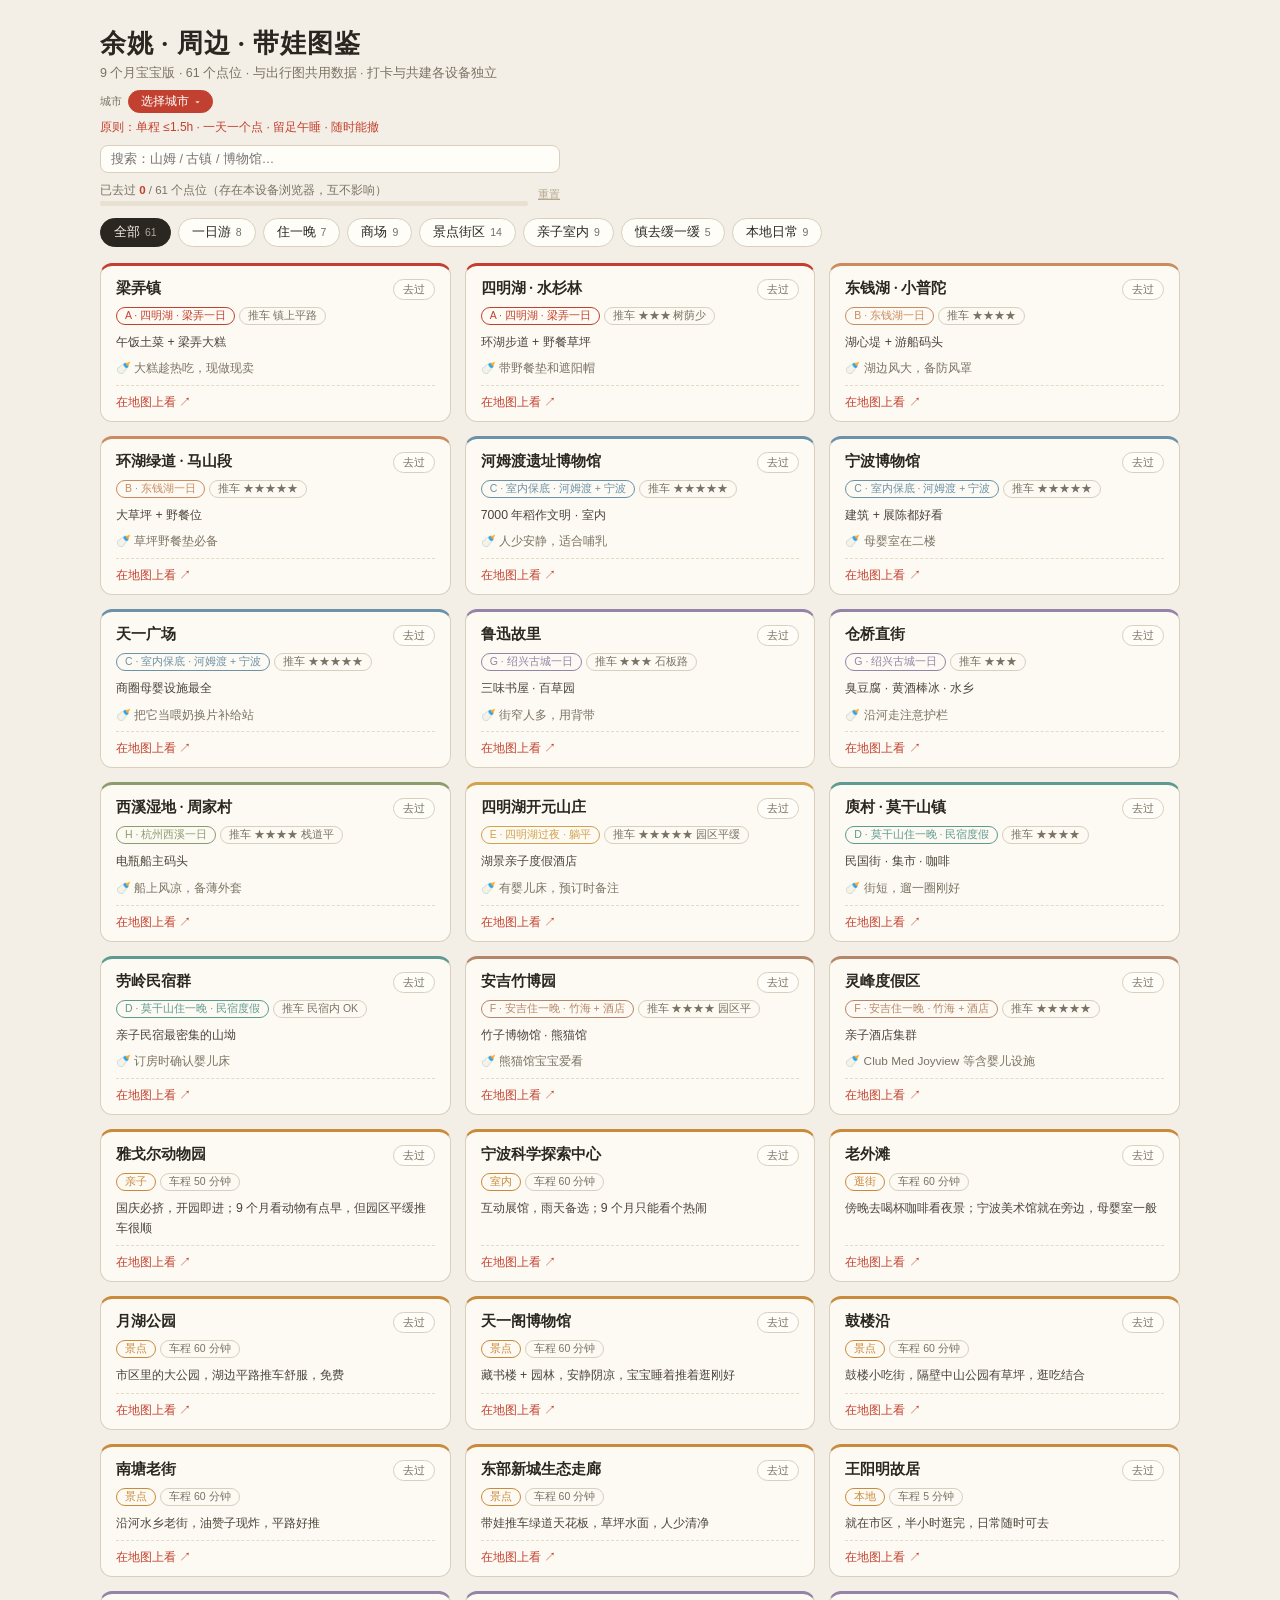
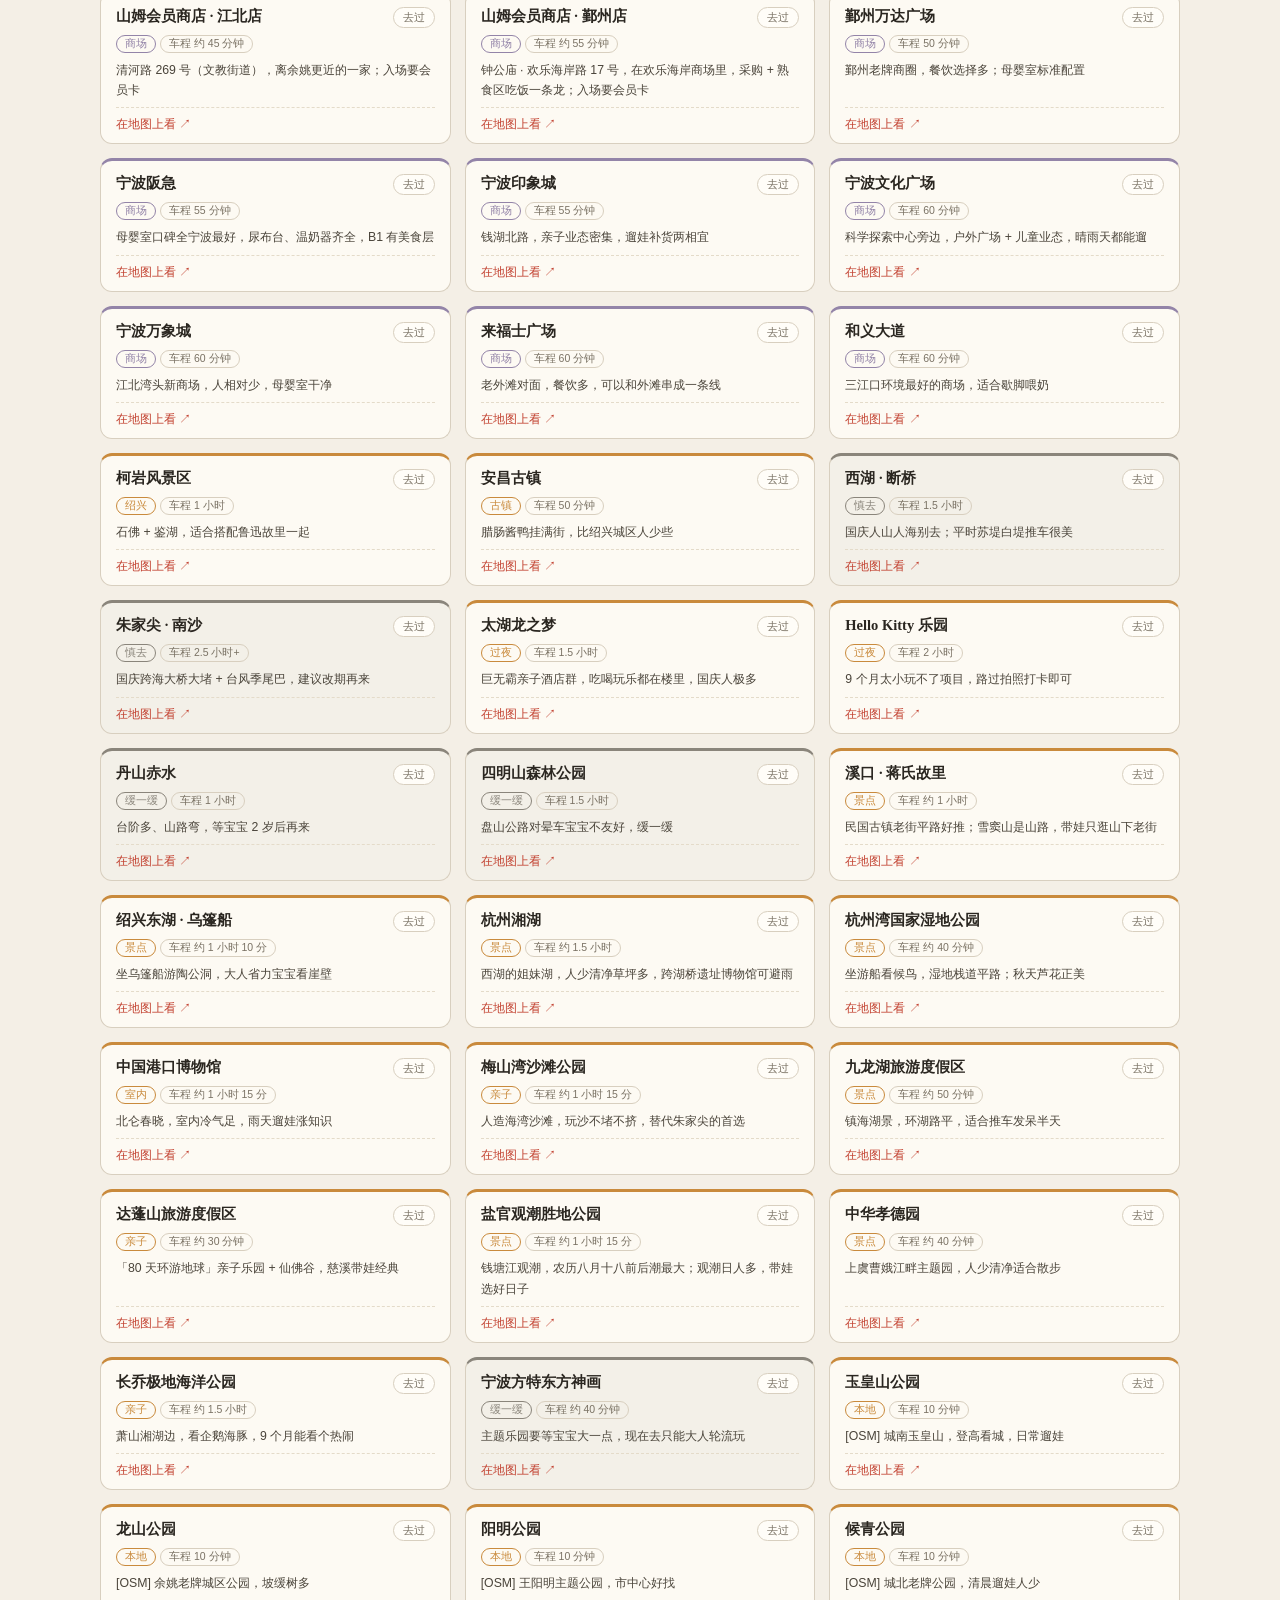
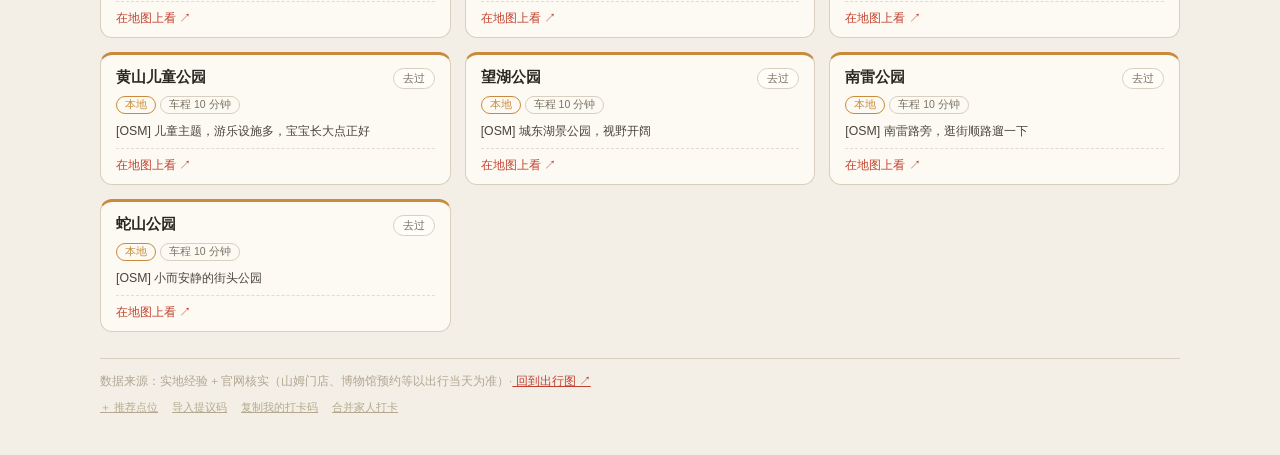
==== commit 045f5e62: "deploy" ====
--- a/guide.html
+++ b/guide.html
@@ -4,9 +4,9 @@
   <meta charset="UTF-8">
   <meta name="viewport" content="width=device-width, initial-scale=1">
   <title>余姚周边 · 带娃图鉴</title>
-  <script type="module" crossorigin src="./assets/guide-C13sTbGm.js"></script>
-  <link rel="modulepreload" crossorigin href="./assets/styles-DGcQoA1E.js">
-  <link rel="stylesheet" crossorigin href="./assets/styles-BJHIL5PO.css">
+  <script type="module" crossorigin src="./assets/guide-BWn9AX5F.js"></script>
+  <link rel="modulepreload" crossorigin href="./assets/styles-DKVFDAcr.js">
+  <link rel="stylesheet" crossorigin href="./assets/styles-BeZu0YdZ.css">
 </head>
 <body>
   <div id="root"></div>
--- a/assets/styles-BeZu0YdZ.css
+++ b/assets/styles-BeZu0YdZ.css
@@ -0,0 +1 @@
+:root{--paper: #f4efe6;--ink: #2a2620;--sub: #7a7264;--line: #d8cfbf;--red: #c2402f;--amber: #c98a3c}*{box-sizing:border-box}html,body,#root{margin:0;height:100%}body{font-family:PingFang SC,Microsoft YaHei,sans-serif;color:var(--ink);background:var(--paper)}button{font-family:inherit}#map-wrap{position:fixed;top:0;right:0;bottom:0;left:0;background:#edeae0}#hd{position:fixed;top:14px;left:14px;z-index:10;width:344px;padding:13px 16px 12px;background:#f4efe6f5;border:1px solid var(--line);border-radius:12px;box-shadow:0 2px 12px #2a26201a}#hd h1{margin:0 0 3px;font:600 21px Georgia,Songti SC,STSong,SimSun,serif;letter-spacing:.5px}#hd .sub{font-size:12px;color:var(--sub)}#hd .principle{margin-top:7px;font-size:11.5px;color:var(--red);letter-spacing:.3px}.legend{margin-top:7px;font-size:11.5px;color:var(--sub);line-height:1.8}.lg-dot{display:inline-block;width:8px;height:8px;border-radius:50%;margin:0 4px 0 1px;vertical-align:-1px}.lg-ring{display:inline-block;width:10px;height:6px;border:1px dashed #a89f8f;border-radius:50%;margin:0 4px 0 1px;vertical-align:2px}.toggles{display:flex;gap:6px;margin-top:9px;flex-wrap:wrap}.tg{font-size:11.5px;padding:3px 11px;cursor:pointer;-webkit-user-select:none;user-select:none;color:var(--ink);background:#fffdf8;border:1px solid var(--line);border-radius:999px}.tg.on{background:var(--ink);border-color:var(--ink);color:var(--paper)}.progress-row{display:flex;align-items:center;gap:8px;margin-top:9px}.progress-row .progress-wrap{flex:1}.linklike{border:none;background:none;color:#b4a98f;font-size:11px;cursor:pointer;text-decoration:underline;padding:0}.progress-wrap{min-width:0}.progress-text{font-size:11.5px;color:var(--sub);margin-bottom:3px}.progress-text b{color:var(--red)}.progress-bar{height:5px;background:#e8e0d0;border-radius:999px;overflow:hidden}.progress-bar i{display:block;height:100%;background:var(--red);border-radius:999px;transition:width .3s}#credit{position:fixed;right:10px;bottom:8px;z-index:5;font-size:10px;color:#9a917f;letter-spacing:.4px}.searchbox{position:relative;margin-top:9px}.searchbox input{width:100%;padding:6px 26px 6px 10px;font-size:12.5px;color:var(--ink);background:#fffdf8;border:1px solid var(--line);border-radius:8px;outline:none}.searchbox input:focus{border-color:var(--red)}.search-clear{position:absolute;right:6px;top:50%;transform:translateY(-50%);border:none;background:none;color:var(--sub);cursor:pointer;font-size:11px}.search-drop{position:absolute;left:0;right:0;top:calc(100% + 4px);z-index:30;max-height:260px;overflow-y:auto;background:#fffdf8;border:1px solid var(--line);border-radius:10px;box-shadow:0 4px 14px #2a262029}.search-hit{display:block;width:100%;text-align:left;padding:7px 11px;border:none;border-bottom:1px dashed #eee4d2;background:none;cursor:pointer}.search-hit:hover{background:#c2402f0f}.hit-name{display:block;font-size:12.5px;font-weight:600}.hit-sub{display:block;font-size:11px;color:var(--sub);margin-top:1px}.search-empty{padding:10px 12px;font-size:12px;color:var(--sub)}.capsules{position:fixed;left:14px;bottom:14px;z-index:10;display:flex;gap:7px;align-items:center;max-width:calc(100vw - 480px);overflow-x:auto;padding:7px 9px;background:#f4efe6ed;border:1px solid var(--line);border-radius:12px;scrollbar-width:thin}.capgrp{flex:none;font-size:11px;color:var(--sub);padding:0 1px}.cap{flex:none;display:flex;align-items:center;gap:6px;padding:5px 12px;cursor:pointer;white-space:nowrap;background:#fffdf8;border:1px solid var(--line);border-radius:999px;transition:box-shadow .15s}.cap:hover{box-shadow:0 1px 6px #2a262026}.cap.on{background:var(--ink);border-color:var(--ink)}.cap.on .cap-t,.cap.on .cap-d{color:var(--paper)}.cap-dot{flex:none;width:9px;height:9px;border-radius:50%}.cap-txt{display:flex;flex-direction:column;align-items:flex-start;line-height:1.25}.cap-t{font-size:12.5px;font-weight:600}.cap-d{font-size:10.5px;color:var(--sub)}.detail-card{position:fixed;top:14px;right:14px;bottom:80px;z-index:11;width:400px;padding:16px 18px 20px;overflow-y:auto;background:#f4efe6f7;border:1px solid var(--line);border-radius:12px;box-shadow:0 2px 14px #2a26201f;scrollbar-width:thin}.d-head{display:flex;gap:10px;align-items:flex-start}.plan-chip{flex:none;display:inline-block;border-radius:9px;color:#f4efe6;font-family:Georgia,serif;font-weight:700;text-align:center}.d-title h2{margin:1px 0 3px;font:600 18px Georgia,Songti SC,serif}.d-meta{font-size:11.5px;color:var(--sub);line-height:1.6}.icon-btn{margin-left:auto;flex:none;width:26px;height:26px;cursor:pointer;color:var(--sub);font-size:13px;line-height:1;background:#fffdf8;border:1px solid var(--line);border-radius:8px}.icon-btn:hover{background:var(--ink);color:var(--paper)}.gq{margin-top:12px;padding:8px 11px;font-size:12px;line-height:1.65;color:#7a4a18;background:#f6e8d6;border:1px solid #e4c9a4;border-radius:9px}.gq b{color:#b4611e}.d-sec{margin-top:14px}.d-sec h3{margin:0 0 6px;font-size:12px;font-weight:600;color:var(--sub);letter-spacing:2px}.sched{list-style:none;margin:0;padding:0}.sched li{display:flex;gap:10px;padding:4.5px 0;font-size:12.8px;line-height:1.55;border-top:1px dashed #e4dbc9}.sched li:first-child{border-top:none}.sched b{flex:none;width:78px;padding-top:1px;font:600 12px Georgia,monospace;color:var(--red)}.tips{margin:0;padding-left:16px;font-size:12.5px;line-height:1.8;color:#4a443a}.stop-row{display:flex;align-items:flex-start;gap:9px;padding:8px 2px;cursor:pointer;border-top:1px dashed #e4dbc9}.stop-row:first-of-type{border-top:none}.stop-row:hover{background:#c2402f0d}.stop-row .no{flex:none;width:20px;height:20px;margin-top:1px;border-radius:50%;color:#f4efe6;font-size:11px;font-weight:700;display:flex;align-items:center;justify-content:center}.stop-info{min-width:0;display:flex;flex-direction:column}.sn{font-size:13px;font-weight:600}.sd{font-size:11.8px;color:var(--sub);line-height:1.5}.d-foot{margin-top:16px;padding-top:10px;border-top:1px solid var(--line);font-size:11px;color:#b0a691;line-height:1.7}.stamp{flex:none;margin-left:auto;padding:2px 9px;cursor:pointer;font-size:11px;color:var(--sub);background:#fffdf8;border:1px solid var(--line);border-radius:999px}.stamp.done{background:var(--red);border-color:var(--red);color:#fff}.pp{min-width:210px;font-size:12.5px}.pp-name{font:700 13.5px Georgia,Songti SC,serif}.pp-chips{margin-top:5px;display:flex;flex-wrap:wrap;gap:4px}.chip{display:inline-block;padding:1px 8px;font-size:10.5px;color:var(--sub);border:1px solid var(--line);border-radius:999px}.pp-note{margin-top:6px;font-size:12px;line-height:1.6;color:#4a443a}.pp-meta{margin-top:5px;font-size:11.5px;color:var(--sub);line-height:1.6}.pp-stamp{margin-top:8px;display:flex;justify-content:flex-end}.pp-stamp .stamp{margin-left:0}.maplibregl-popup-content{background:var(--paper)!important;padding:10px 13px!important;border:1px solid var(--line);border-radius:10px;box-shadow:0 3px 14px #2a26202e}.maplibregl-popup-tip{border-top-color:var(--paper)!important;border-bottom-color:var(--paper)!important}.maplibregl-ctrl-scale{background:#f4efe6eb!important;border:1px solid var(--line)!important;border-radius:6px;color:var(--ink);font-size:10px}.guide{max-width:1120px;margin:0 auto;padding:26px 20px 40px}.g-head h1{margin:0 0 4px;font:600 26px Georgia,Songti SC,serif;letter-spacing:1px}.g-head .sub{font-size:12.5px;color:var(--sub)}.g-head .principle{margin-top:6px;font-size:12px;color:var(--red)}.g-head .searchbox{max-width:460px}.g-progress{display:flex;align-items:center;gap:10px;max-width:460px;margin-top:10px}.g-progress .progress-wrap{flex:1}.tabs{position:sticky;top:0;z-index:9;display:flex;gap:7px;flex-wrap:wrap;padding:12px 0 10px;background:var(--paper)}.tab{padding:5px 13px;cursor:pointer;font-size:12.5px;color:var(--ink);background:#fffdf8;border:1px solid var(--line);border-radius:999px}.tab.on{background:var(--ink);border-color:var(--ink);color:var(--paper)}.tab-count{margin-left:5px;font-size:10.5px;opacity:.65}.grid{display:grid;grid-template-columns:repeat(auto-fill,minmax(300px,1fr));gap:14px;margin-top:6px}.card{padding:13px 15px 11px;background:#fdfaf3;border:1px solid var(--line);border-top:3px solid var(--line);border-radius:12px;display:flex;flex-direction:column;gap:7px}.card.warn{background:#f3f0e8}.card-hd{display:flex;align-items:flex-start;gap:8px}.card-hd h3{flex:1;margin:0;font:600 14.5px Georgia,Songti SC,serif}.card-chips{display:flex;flex-wrap:wrap;gap:4px}.card-note{margin:0;font-size:12.3px;line-height:1.65;color:#4a443a}.card-baby{margin:0;font-size:11.8px;line-height:1.6;color:var(--sub)}.card-foot{margin-top:auto;padding-top:6px;border-top:1px dashed #e4dbc9}.map-link{font-size:11.5px;color:var(--red);text-decoration:none}.map-link:hover{text-decoration:underline}.empty{grid-column:1 / -1;padding:40px 0;text-align:center;font-size:13px;color:var(--sub)}.g-foot{margin-top:26px;padding-top:12px;border-top:1px solid var(--line);font-size:11.5px;color:#b0a691;line-height:1.8}.g-foot a{color:var(--red)}.foot-actions{display:flex;gap:14px;flex-wrap:wrap;align-items:center;margin-top:8px}.modal-mask{position:fixed;top:0;right:0;bottom:0;left:0;z-index:60;background:#2a262073;display:flex;align-items:center;justify-content:center}.modal{width:min(430px,calc(100vw - 32px));padding:16px 18px;background:var(--paper);border:1px solid var(--line);border-radius:14px;box-shadow:0 8px 30px #2a26204d}.modal-hd{display:flex;align-items:center;gap:10px;margin-bottom:8px}.modal-hd h3{flex:1;margin:0;font:600 16px Georgia,Songti SC,serif}.field{display:flex;flex-direction:column;gap:4px;margin-top:10px;font-size:11.5px;color:var(--sub)}.field input,.field select,.field textarea{font-family:inherit;font-size:13px;color:var(--ink);padding:7px 10px;background:#fffdf8;border:1px solid var(--line);border-radius:8px;outline:none;resize:vertical}.field input:focus,.field select:focus,.field textarea:focus{border-color:var(--red)}.field-row{display:flex;gap:10px}.field-row .field{flex:1}.coord-badge{margin-top:10px;padding:7px 10px;font-size:11.5px;color:var(--sub);background:#efe9db;border:1px dashed var(--line);border-radius:8px}.coord-badge.ok{color:#3e7a6e;background:#e9f2ee;border-color:#9cc4ba}.msg-ok{margin-top:8px;padding:6px 10px;font-size:12px;color:#3e7a6e;background:#e9f2ee;border-radius:8px}.msg-err{margin-top:8px;padding:6px 10px;font-size:12px;color:#a03a2a;background:#f7e6e0;border-radius:8px}.modal-actions{display:flex;justify-content:flex-end;gap:8px;margin-top:14px}.btn-ghost{padding:6px 14px;font-size:12.5px;cursor:pointer;color:var(--sub);background:none;border:1px solid var(--line);border-radius:8px}.btn-primary{padding:6px 14px;font-size:12.5px;cursor:pointer;color:#fff;background:var(--red);border:1px solid var(--red);border-radius:8px}.btn-primary:disabled{opacity:.45;cursor:not-allowed}.stamp.remove{margin-left:8px;color:#a03a2a;background:#fdf6f3;border-color:#d8b0a4}.tg.propose{color:var(--red);border-color:#e0b5ac}.propose-panel{position:fixed;top:14px;right:14px;bottom:80px;z-index:40;width:356px;padding:16px 18px;overflow-y:auto;background:#f4efe6f7;border:1px solid var(--line);border-radius:12px;box-shadow:0 2px 14px #2a262024;scrollbar-width:thin}.boot-msg{min-height:60vh;display:flex;flex-direction:column;gap:10px;align-items:center;justify-content:center;font-size:14px;color:var(--sub);text-align:center}.boot-msg a{color:var(--red)}.city-switch{display:flex;gap:6px;align-items:center;margin-top:8px;flex-wrap:wrap}.city-opt{font-size:11.5px;padding:2px 10px;text-decoration:none;color:var(--ink);background:#fffdf8;border:1px solid var(--line);border-radius:999px}.city-opt.on{background:var(--red);border-color:var(--red);color:#fff}.city-select{max-width:260px;padding:3px 8px;font-size:11.5px;font-family:inherit;color:var(--ink);background:#fffdf8;border:1px solid var(--line);border-radius:999px;outline:none}.city-switch{position:relative;display:flex;gap:6px;align-items:center;margin-top:8px;flex-wrap:wrap}.city-lbl{font-size:11px;color:var(--sub)}.city-btn{display:inline-flex;align-items:center;gap:6px;padding:3px 12px;font-size:11.5px;font-family:inherit;cursor:pointer;color:#fff;background:var(--red);border:1px solid var(--red);border-radius:999px}.city-caret{font-style:normal;font-size:10px;opacity:.85}.city-pop{position:absolute;top:calc(100% + 6px);left:0;z-index:45;width:300px;padding:8px;background:var(--paper);border:1px solid var(--line);border-radius:12px;box-shadow:0 6px 22px #2a26202e}.city-search{width:100%;padding:6px 10px;font-size:12.5px;font-family:inherit;box-sizing:border-box;color:var(--ink);background:#fffdf8;border:1px solid var(--line);border-radius:8px;outline:none}.city-search:focus{border-color:var(--red)}.city-list{max-height:300px;overflow-y:auto;margin-top:7px;scrollbar-width:thin}.city-group-hd{padding:5px 6px 3px;font-size:10.5px;color:var(--sub);letter-spacing:1px;border-bottom:1px dashed var(--line);margin-top:4px}.city-group:first-child .city-group-hd{margin-top:0}.city-item{display:flex;align-items:center;gap:6px;width:100%;padding:5px 8px;font-size:12.5px;font-family:inherit;text-align:left;cursor:pointer;color:var(--ink);background:none;border:none;border-radius:7px}.city-item:hover:not(:disabled){background:#c2402f14}.city-item.on{background:#c2402f24;font-weight:600}.city-item.off{color:#b6ad9a;cursor:not-allowed}.city-star{width:12px;flex:none;font-size:11px;color:var(--red);text-align:center}.city-item.off .city-star{color:#c9c1b0}.city-empty{padding:14px 8px;font-size:12px;color:var(--sub);text-align:center}@media (max-width: 980px){#hd{width:min(344px,calc(100vw - 28px))}.capsules{max-width:calc(100vw - 28px)}.detail-card{width:calc(100vw - 28px)}}
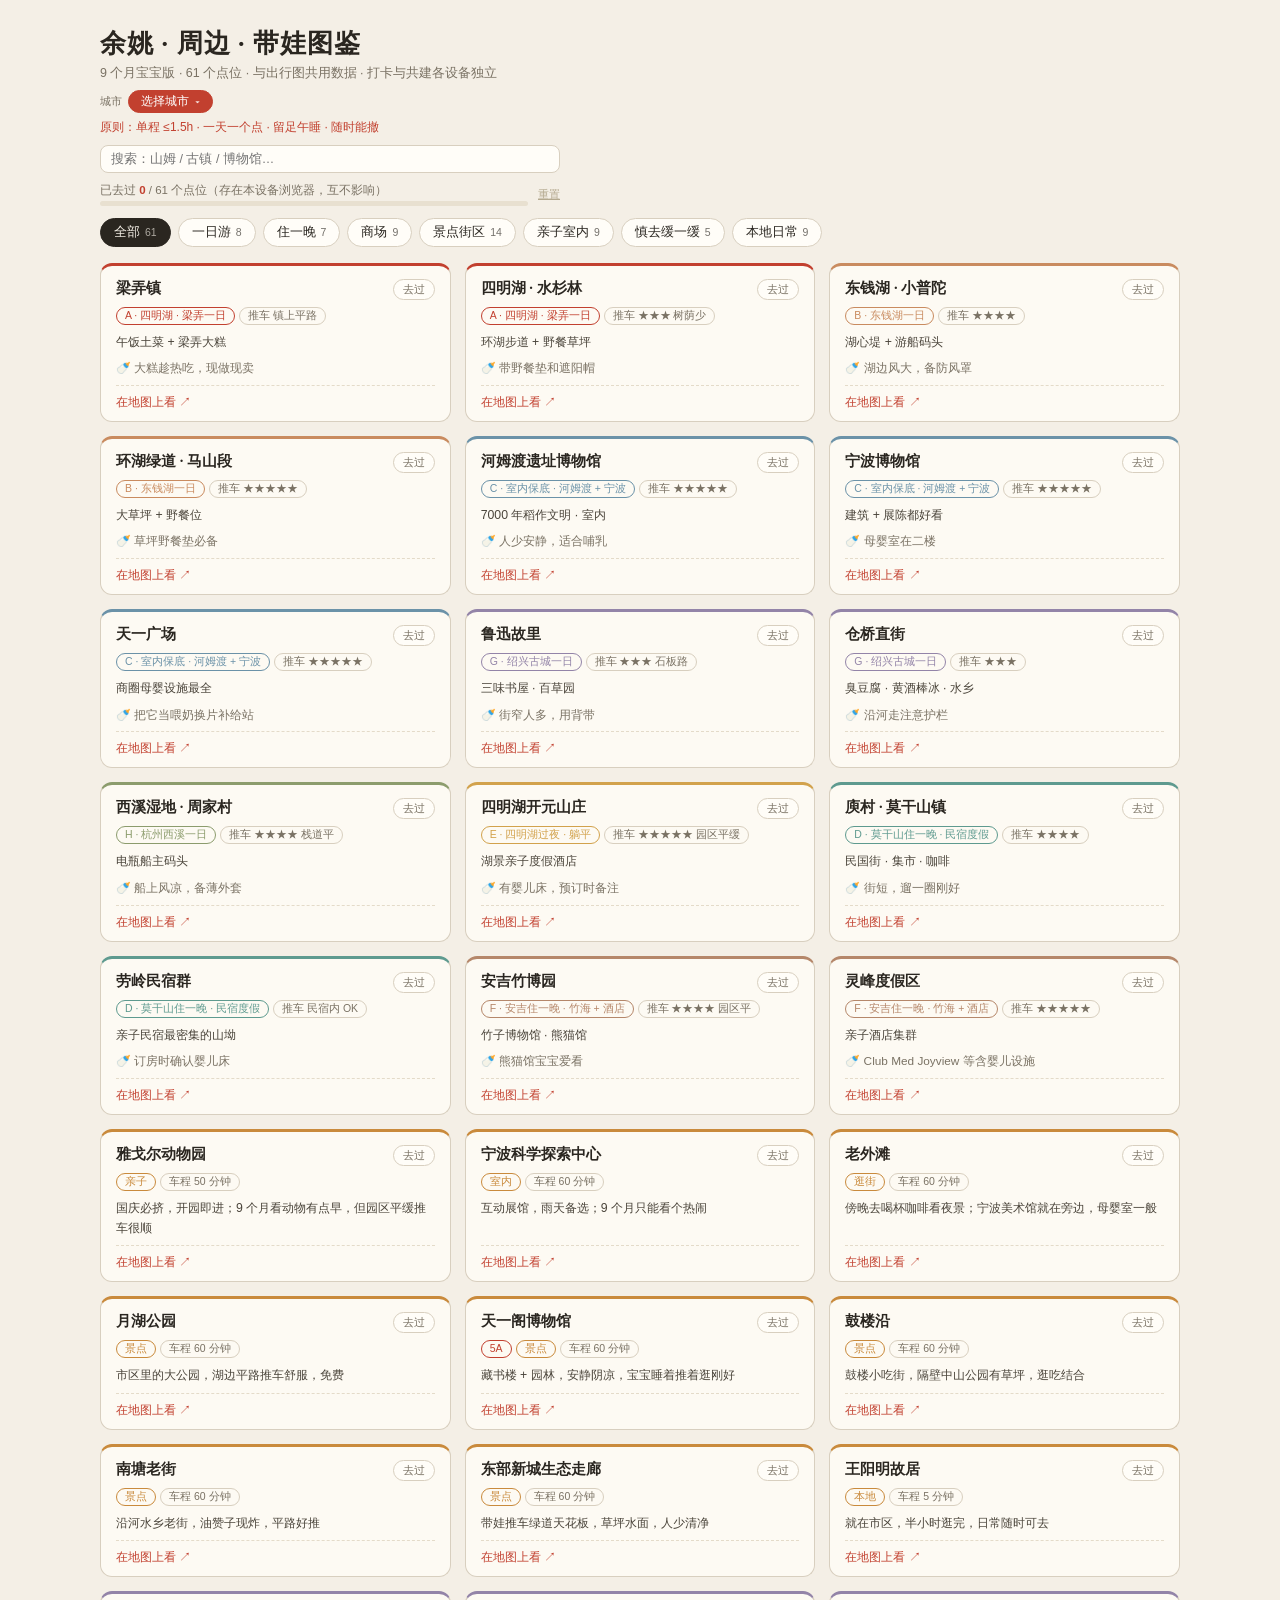
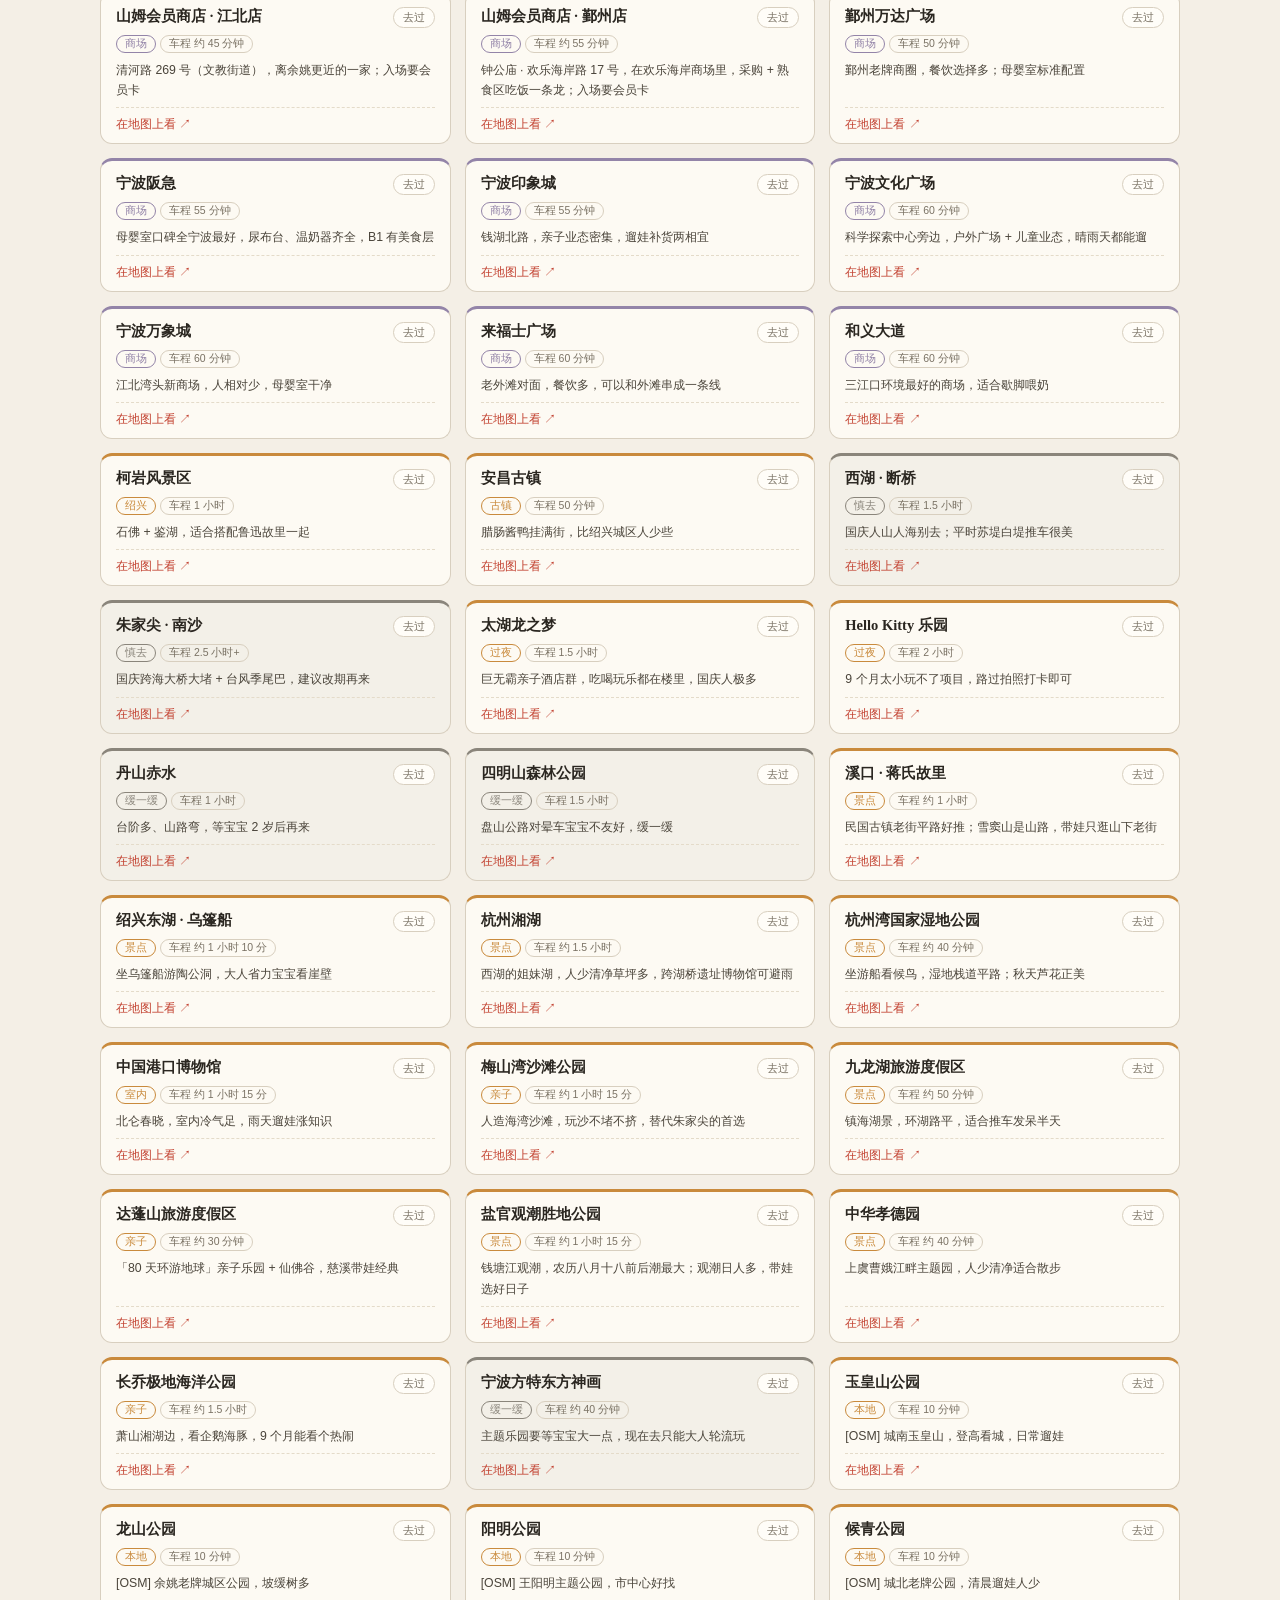
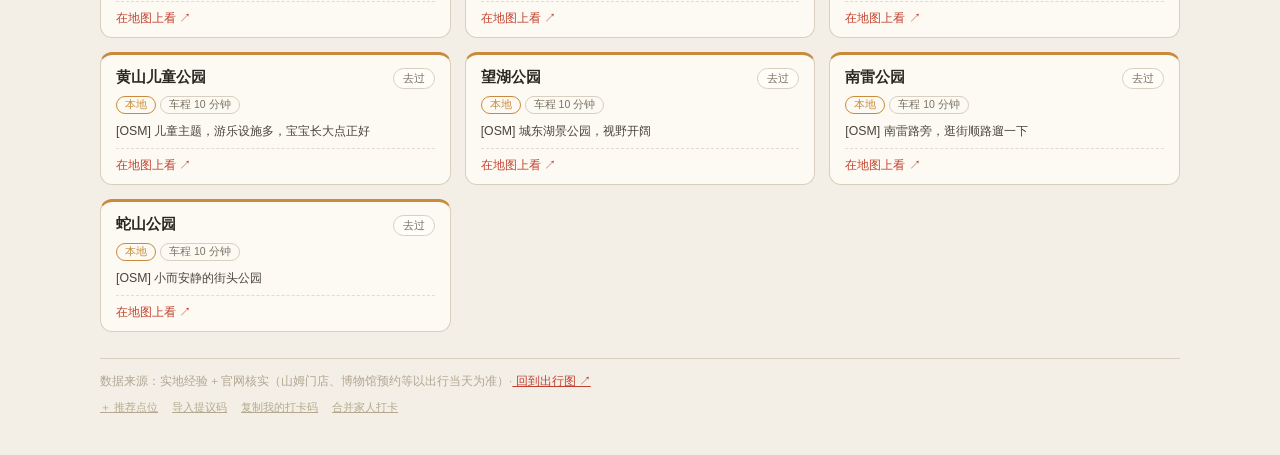
==== commit 6982359d: "deploy" ====
--- a/guide.html
+++ b/guide.html
@@ -4,7 +4,7 @@
   <meta charset="UTF-8">
   <meta name="viewport" content="width=device-width, initial-scale=1">
   <title>余姚周边 · 带娃图鉴</title>
-  <script type="module" crossorigin src="./assets/guide-BWn9AX5F.js"></script>
+  <script type="module" crossorigin src="./assets/guide-BCefuXu7.js"></script>
   <link rel="modulepreload" crossorigin href="./assets/styles-DKVFDAcr.js">
   <link rel="stylesheet" crossorigin href="./assets/styles-BeZu0YdZ.css">
 </head>
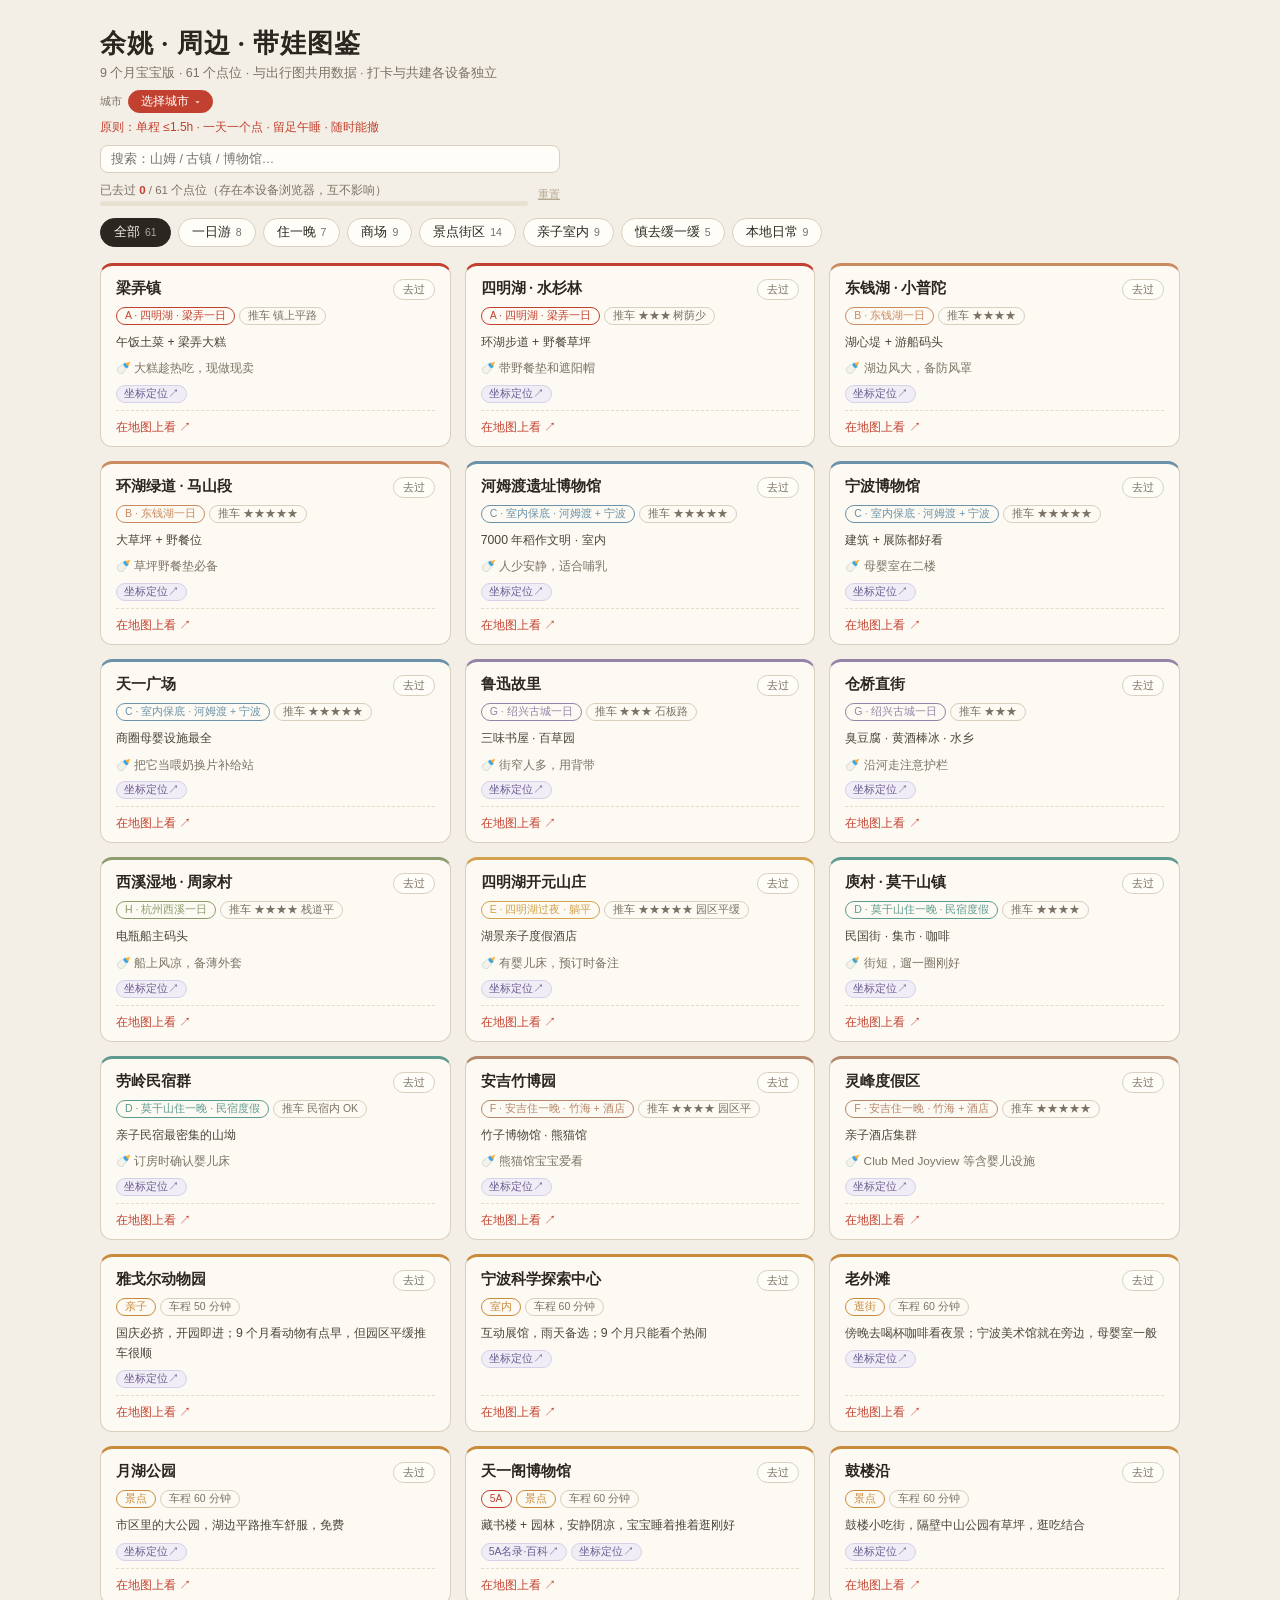
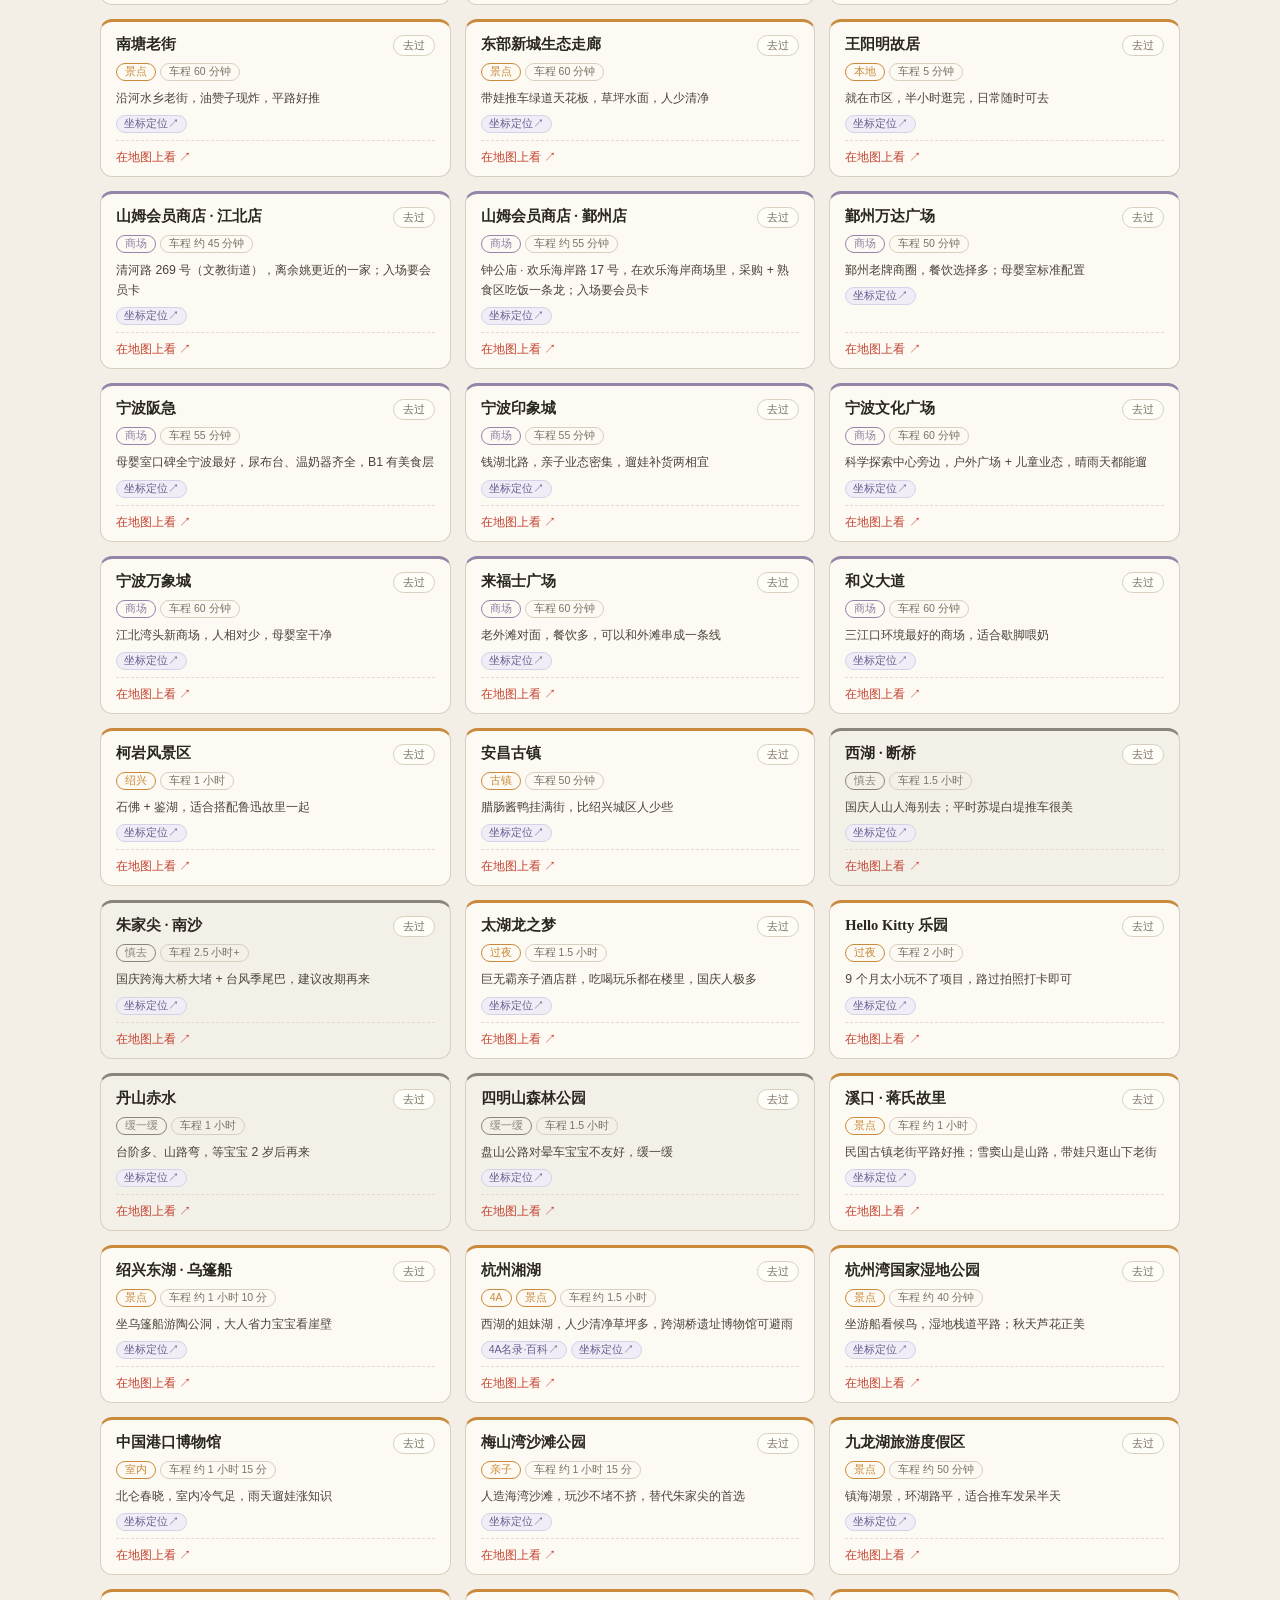
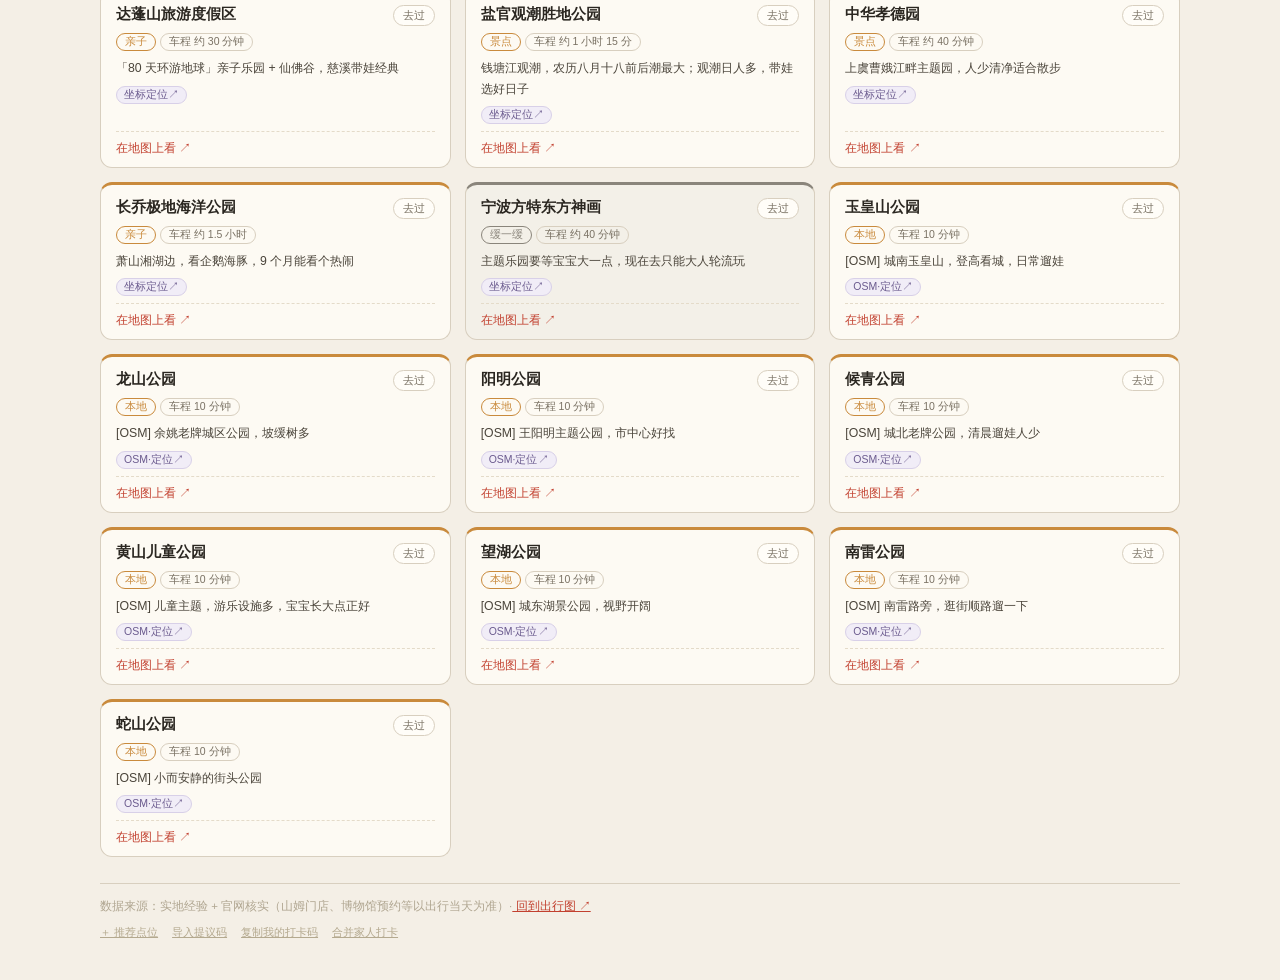
==== commit 5985b6a4: "deploy" ====
--- a/guide.html
+++ b/guide.html
@@ -4,9 +4,9 @@
   <meta charset="UTF-8">
   <meta name="viewport" content="width=device-width, initial-scale=1">
   <title>余姚周边 · 带娃图鉴</title>
-  <script type="module" crossorigin src="./assets/guide-BCefuXu7.js"></script>
-  <link rel="modulepreload" crossorigin href="./assets/styles-DKVFDAcr.js">
-  <link rel="stylesheet" crossorigin href="./assets/styles-BeZu0YdZ.css">
+  <script type="module" crossorigin src="./assets/guide-CI-lsz88.js"></script>
+  <link rel="modulepreload" crossorigin href="./assets/styles-D1WSyV09.js">
+  <link rel="stylesheet" crossorigin href="./assets/styles-Cw89mPx4.css">
 </head>
 <body>
   <div id="root"></div>
--- a/assets/styles-Cw89mPx4.css
+++ b/assets/styles-Cw89mPx4.css
@@ -0,0 +1 @@
+:root{--paper: #f4efe6;--ink: #2a2620;--sub: #7a7264;--line: #d8cfbf;--red: #c2402f;--amber: #c98a3c}*{box-sizing:border-box}html,body,#root{margin:0;height:100%}body{font-family:PingFang SC,Microsoft YaHei,sans-serif;color:var(--ink);background:var(--paper)}button{font-family:inherit}#map-wrap{position:fixed;top:0;right:0;bottom:0;left:0;background:#edeae0}#hd{position:fixed;top:14px;left:14px;z-index:10;width:344px;padding:13px 16px 12px;background:#f4efe6f5;border:1px solid var(--line);border-radius:12px;box-shadow:0 2px 12px #2a26201a}#hd h1{margin:0 0 3px;font:600 21px Georgia,Songti SC,STSong,SimSun,serif;letter-spacing:.5px}#hd .sub{font-size:12px;color:var(--sub)}#hd .principle{margin-top:7px;font-size:11.5px;color:var(--red);letter-spacing:.3px}.legend{margin-top:7px;font-size:11.5px;color:var(--sub);line-height:1.8}.lg-dot{display:inline-block;width:8px;height:8px;border-radius:50%;margin:0 4px 0 1px;vertical-align:-1px}.lg-ring{display:inline-block;width:10px;height:6px;border:1px dashed #a89f8f;border-radius:50%;margin:0 4px 0 1px;vertical-align:2px}.toggles{display:flex;gap:6px;margin-top:9px;flex-wrap:wrap}.tg{font-size:11.5px;padding:3px 11px;cursor:pointer;-webkit-user-select:none;user-select:none;color:var(--ink);background:#fffdf8;border:1px solid var(--line);border-radius:999px}.tg.on{background:var(--ink);border-color:var(--ink);color:var(--paper)}.progress-row{display:flex;align-items:center;gap:8px;margin-top:9px}.progress-row .progress-wrap{flex:1}.linklike{border:none;background:none;color:#b4a98f;font-size:11px;cursor:pointer;text-decoration:underline;padding:0}.progress-wrap{min-width:0}.progress-text{font-size:11.5px;color:var(--sub);margin-bottom:3px}.progress-text b{color:var(--red)}.progress-bar{height:5px;background:#e8e0d0;border-radius:999px;overflow:hidden}.progress-bar i{display:block;height:100%;background:var(--red);border-radius:999px;transition:width .3s}#credit{position:fixed;right:10px;bottom:8px;z-index:5;font-size:10px;color:#9a917f;letter-spacing:.4px}.searchbox{position:relative;margin-top:9px}.searchbox input{width:100%;padding:6px 26px 6px 10px;font-size:12.5px;color:var(--ink);background:#fffdf8;border:1px solid var(--line);border-radius:8px;outline:none}.searchbox input:focus{border-color:var(--red)}.search-clear{position:absolute;right:6px;top:50%;transform:translateY(-50%);border:none;background:none;color:var(--sub);cursor:pointer;font-size:11px}.search-drop{position:absolute;left:0;right:0;top:calc(100% + 4px);z-index:30;max-height:260px;overflow-y:auto;background:#fffdf8;border:1px solid var(--line);border-radius:10px;box-shadow:0 4px 14px #2a262029}.search-hit{display:block;width:100%;text-align:left;padding:7px 11px;border:none;border-bottom:1px dashed #eee4d2;background:none;cursor:pointer}.search-hit:hover{background:#c2402f0f}.hit-name{display:block;font-size:12.5px;font-weight:600}.hit-sub{display:block;font-size:11px;color:var(--sub);margin-top:1px}.search-empty{padding:10px 12px;font-size:12px;color:var(--sub)}.capsules{position:fixed;left:14px;bottom:14px;z-index:10;display:flex;gap:7px;align-items:center;max-width:calc(100vw - 480px);overflow-x:auto;padding:7px 9px;background:#f4efe6ed;border:1px solid var(--line);border-radius:12px;scrollbar-width:thin}.capgrp{flex:none;font-size:11px;color:var(--sub);padding:0 1px}.cap{flex:none;display:flex;align-items:center;gap:6px;padding:5px 12px;cursor:pointer;white-space:nowrap;background:#fffdf8;border:1px solid var(--line);border-radius:999px;transition:box-shadow .15s}.cap:hover{box-shadow:0 1px 6px #2a262026}.cap.on{background:var(--ink);border-color:var(--ink)}.cap.on .cap-t,.cap.on .cap-d{color:var(--paper)}.cap-dot{flex:none;width:9px;height:9px;border-radius:50%}.cap-txt{display:flex;flex-direction:column;align-items:flex-start;line-height:1.25}.cap-t{font-size:12.5px;font-weight:600}.cap-d{font-size:10.5px;color:var(--sub)}.detail-card{position:fixed;top:14px;right:14px;bottom:80px;z-index:11;width:400px;padding:16px 18px 20px;overflow-y:auto;background:#f4efe6f7;border:1px solid var(--line);border-radius:12px;box-shadow:0 2px 14px #2a26201f;scrollbar-width:thin}.d-head{display:flex;gap:10px;align-items:flex-start}.plan-chip{flex:none;display:inline-block;border-radius:9px;color:#f4efe6;font-family:Georgia,serif;font-weight:700;text-align:center}.d-title h2{margin:1px 0 3px;font:600 18px Georgia,Songti SC,serif}.d-meta{font-size:11.5px;color:var(--sub);line-height:1.6}.icon-btn{margin-left:auto;flex:none;width:26px;height:26px;cursor:pointer;color:var(--sub);font-size:13px;line-height:1;background:#fffdf8;border:1px solid var(--line);border-radius:8px}.icon-btn:hover{background:var(--ink);color:var(--paper)}.gq{margin-top:12px;padding:8px 11px;font-size:12px;line-height:1.65;color:#7a4a18;background:#f6e8d6;border:1px solid #e4c9a4;border-radius:9px}.gq b{color:#b4611e}.d-sec{margin-top:14px}.d-sec h3{margin:0 0 6px;font-size:12px;font-weight:600;color:var(--sub);letter-spacing:2px}.sched{list-style:none;margin:0;padding:0}.sched li{display:flex;gap:10px;padding:4.5px 0;font-size:12.8px;line-height:1.55;border-top:1px dashed #e4dbc9}.sched li:first-child{border-top:none}.sched b{flex:none;width:78px;padding-top:1px;font:600 12px Georgia,monospace;color:var(--red)}.tips{margin:0;padding-left:16px;font-size:12.5px;line-height:1.8;color:#4a443a}.stop-row{display:flex;align-items:flex-start;gap:9px;padding:8px 2px;cursor:pointer;border-top:1px dashed #e4dbc9}.stop-row:first-of-type{border-top:none}.stop-row:hover{background:#c2402f0d}.stop-row .no{flex:none;width:20px;height:20px;margin-top:1px;border-radius:50%;color:#f4efe6;font-size:11px;font-weight:700;display:flex;align-items:center;justify-content:center}.stop-info{min-width:0;display:flex;flex-direction:column}.sn{font-size:13px;font-weight:600}.sd{font-size:11.8px;color:var(--sub);line-height:1.5}.d-foot{margin-top:16px;padding-top:10px;border-top:1px solid var(--line);font-size:11px;color:#b0a691;line-height:1.7}.stamp{flex:none;margin-left:auto;padding:2px 9px;cursor:pointer;font-size:11px;color:var(--sub);background:#fffdf8;border:1px solid var(--line);border-radius:999px}.stamp.done{background:var(--red);border-color:var(--red);color:#fff}.pp{min-width:210px;font-size:12.5px}.pp-name{font:700 13.5px Georgia,Songti SC,serif}.pp-chips{margin-top:5px;display:flex;flex-wrap:wrap;gap:4px}.chip{display:inline-block;padding:1px 8px;font-size:10.5px;color:var(--sub);border:1px solid var(--line);border-radius:999px}.pp-note{margin-top:6px;font-size:12px;line-height:1.6;color:#4a443a}.pp-meta{margin-top:5px;font-size:11.5px;color:var(--sub);line-height:1.6}.pp-stamp{margin-top:8px;display:flex;justify-content:flex-end}.pp-stamp .stamp{margin-left:0}.pp-srcs{margin-top:7px;display:flex;flex-wrap:wrap;gap:4px}.pp-srcs a,.card-srcs a{font-size:10.5px;color:#6b5b8e;text-decoration:none;padding:1px 7px;background:#f1edf7;border:1px solid #d8d0e8;border-radius:999px}.pp-srcs a:hover,.card-srcs a:hover{background:#e4dcf3}.card-srcs{display:flex;flex-wrap:wrap;gap:4px}.maplibregl-popup-content{background:var(--paper)!important;padding:10px 13px!important;border:1px solid var(--line);border-radius:10px;box-shadow:0 3px 14px #2a26202e}.maplibregl-popup-tip{border-top-color:var(--paper)!important;border-bottom-color:var(--paper)!important}.maplibregl-ctrl-scale{background:#f4efe6eb!important;border:1px solid var(--line)!important;border-radius:6px;color:var(--ink);font-size:10px}.guide{max-width:1120px;margin:0 auto;padding:26px 20px 40px}.g-head h1{margin:0 0 4px;font:600 26px Georgia,Songti SC,serif;letter-spacing:1px}.g-head .sub{font-size:12.5px;color:var(--sub)}.g-head .principle{margin-top:6px;font-size:12px;color:var(--red)}.g-head .searchbox{max-width:460px}.g-progress{display:flex;align-items:center;gap:10px;max-width:460px;margin-top:10px}.g-progress .progress-wrap{flex:1}.tabs{position:sticky;top:0;z-index:9;display:flex;gap:7px;flex-wrap:wrap;padding:12px 0 10px;background:var(--paper)}.tab{padding:5px 13px;cursor:pointer;font-size:12.5px;color:var(--ink);background:#fffdf8;border:1px solid var(--line);border-radius:999px}.tab.on{background:var(--ink);border-color:var(--ink);color:var(--paper)}.tab-count{margin-left:5px;font-size:10.5px;opacity:.65}.grid{display:grid;grid-template-columns:repeat(auto-fill,minmax(300px,1fr));gap:14px;margin-top:6px}.card{padding:13px 15px 11px;background:#fdfaf3;border:1px solid var(--line);border-top:3px solid var(--line);border-radius:12px;display:flex;flex-direction:column;gap:7px}.card.warn{background:#f3f0e8}.card-hd{display:flex;align-items:flex-start;gap:8px}.card-hd h3{flex:1;margin:0;font:600 14.5px Georgia,Songti SC,serif}.card-chips{display:flex;flex-wrap:wrap;gap:4px}.card-note{margin:0;font-size:12.3px;line-height:1.65;color:#4a443a}.card-baby{margin:0;font-size:11.8px;line-height:1.6;color:var(--sub)}.card-foot{margin-top:auto;padding-top:6px;border-top:1px dashed #e4dbc9}.map-link{font-size:11.5px;color:var(--red);text-decoration:none}.map-link:hover{text-decoration:underline}.empty{grid-column:1 / -1;padding:40px 0;text-align:center;font-size:13px;color:var(--sub)}.g-foot{margin-top:26px;padding-top:12px;border-top:1px solid var(--line);font-size:11.5px;color:#b0a691;line-height:1.8}.g-foot a{color:var(--red)}.foot-actions{display:flex;gap:14px;flex-wrap:wrap;align-items:center;margin-top:8px}.modal-mask{position:fixed;top:0;right:0;bottom:0;left:0;z-index:60;background:#2a262073;display:flex;align-items:center;justify-content:center}.modal{width:min(430px,calc(100vw - 32px));padding:16px 18px;background:var(--paper);border:1px solid var(--line);border-radius:14px;box-shadow:0 8px 30px #2a26204d}.modal-hd{display:flex;align-items:center;gap:10px;margin-bottom:8px}.modal-hd h3{flex:1;margin:0;font:600 16px Georgia,Songti SC,serif}.field{display:flex;flex-direction:column;gap:4px;margin-top:10px;font-size:11.5px;color:var(--sub)}.field input,.field select,.field textarea{font-family:inherit;font-size:13px;color:var(--ink);padding:7px 10px;background:#fffdf8;border:1px solid var(--line);border-radius:8px;outline:none;resize:vertical}.field input:focus,.field select:focus,.field textarea:focus{border-color:var(--red)}.field-row{display:flex;gap:10px}.field-row .field{flex:1}.coord-badge{margin-top:10px;padding:7px 10px;font-size:11.5px;color:var(--sub);background:#efe9db;border:1px dashed var(--line);border-radius:8px}.coord-badge.ok{color:#3e7a6e;background:#e9f2ee;border-color:#9cc4ba}.msg-ok{margin-top:8px;padding:6px 10px;font-size:12px;color:#3e7a6e;background:#e9f2ee;border-radius:8px}.msg-err{margin-top:8px;padding:6px 10px;font-size:12px;color:#a03a2a;background:#f7e6e0;border-radius:8px}.modal-actions{display:flex;justify-content:flex-end;gap:8px;margin-top:14px}.btn-ghost{padding:6px 14px;font-size:12.5px;cursor:pointer;color:var(--sub);background:none;border:1px solid var(--line);border-radius:8px}.btn-primary{padding:6px 14px;font-size:12.5px;cursor:pointer;color:#fff;background:var(--red);border:1px solid var(--red);border-radius:8px}.btn-primary:disabled{opacity:.45;cursor:not-allowed}.stamp.remove{margin-left:8px;color:#a03a2a;background:#fdf6f3;border-color:#d8b0a4}.tg.propose{color:var(--red);border-color:#e0b5ac}.propose-panel{position:fixed;top:14px;right:14px;bottom:80px;z-index:40;width:356px;padding:16px 18px;overflow-y:auto;background:#f4efe6f7;border:1px solid var(--line);border-radius:12px;box-shadow:0 2px 14px #2a262024;scrollbar-width:thin}.boot-msg{min-height:60vh;display:flex;flex-direction:column;gap:10px;align-items:center;justify-content:center;font-size:14px;color:var(--sub);text-align:center}.boot-msg a{color:var(--red)}.city-switch{display:flex;gap:6px;align-items:center;margin-top:8px;flex-wrap:wrap}.city-opt{font-size:11.5px;padding:2px 10px;text-decoration:none;color:var(--ink);background:#fffdf8;border:1px solid var(--line);border-radius:999px}.city-opt.on{background:var(--red);border-color:var(--red);color:#fff}.city-select{max-width:260px;padding:3px 8px;font-size:11.5px;font-family:inherit;color:var(--ink);background:#fffdf8;border:1px solid var(--line);border-radius:999px;outline:none}.city-switch{position:relative;display:flex;gap:6px;align-items:center;margin-top:8px;flex-wrap:wrap}.city-lbl{font-size:11px;color:var(--sub)}.city-btn{display:inline-flex;align-items:center;gap:6px;padding:3px 12px;font-size:11.5px;font-family:inherit;cursor:pointer;color:#fff;background:var(--red);border:1px solid var(--red);border-radius:999px}.city-caret{font-style:normal;font-size:10px;opacity:.85}.city-pop{position:absolute;top:calc(100% + 6px);left:0;z-index:45;width:300px;padding:8px;background:var(--paper);border:1px solid var(--line);border-radius:12px;box-shadow:0 6px 22px #2a26202e}.city-search{width:100%;padding:6px 10px;font-size:12.5px;font-family:inherit;box-sizing:border-box;color:var(--ink);background:#fffdf8;border:1px solid var(--line);border-radius:8px;outline:none}.city-search:focus{border-color:var(--red)}.city-list{max-height:300px;overflow-y:auto;margin-top:7px;scrollbar-width:thin}.city-group-hd{padding:5px 6px 3px;font-size:10.5px;color:var(--sub);letter-spacing:1px;border-bottom:1px dashed var(--line);margin-top:4px}.city-group:first-child .city-group-hd{margin-top:0}.city-item{display:flex;align-items:center;gap:6px;width:100%;padding:5px 8px;font-size:12.5px;font-family:inherit;text-align:left;cursor:pointer;color:var(--ink);background:none;border:none;border-radius:7px}.city-item:hover:not(:disabled){background:#c2402f14}.city-item.on{background:#c2402f24;font-weight:600}.city-item.off{color:#b6ad9a;cursor:not-allowed}.city-star{width:12px;flex:none;font-size:11px;color:var(--red);text-align:center}.city-item.off .city-star{color:#c9c1b0}.city-empty{padding:14px 8px;font-size:12px;color:var(--sub);text-align:center}@media (max-width: 980px){#hd{width:min(344px,calc(100vw - 28px))}.capsules{max-width:calc(100vw - 28px)}.detail-card{width:calc(100vw - 28px)}}
